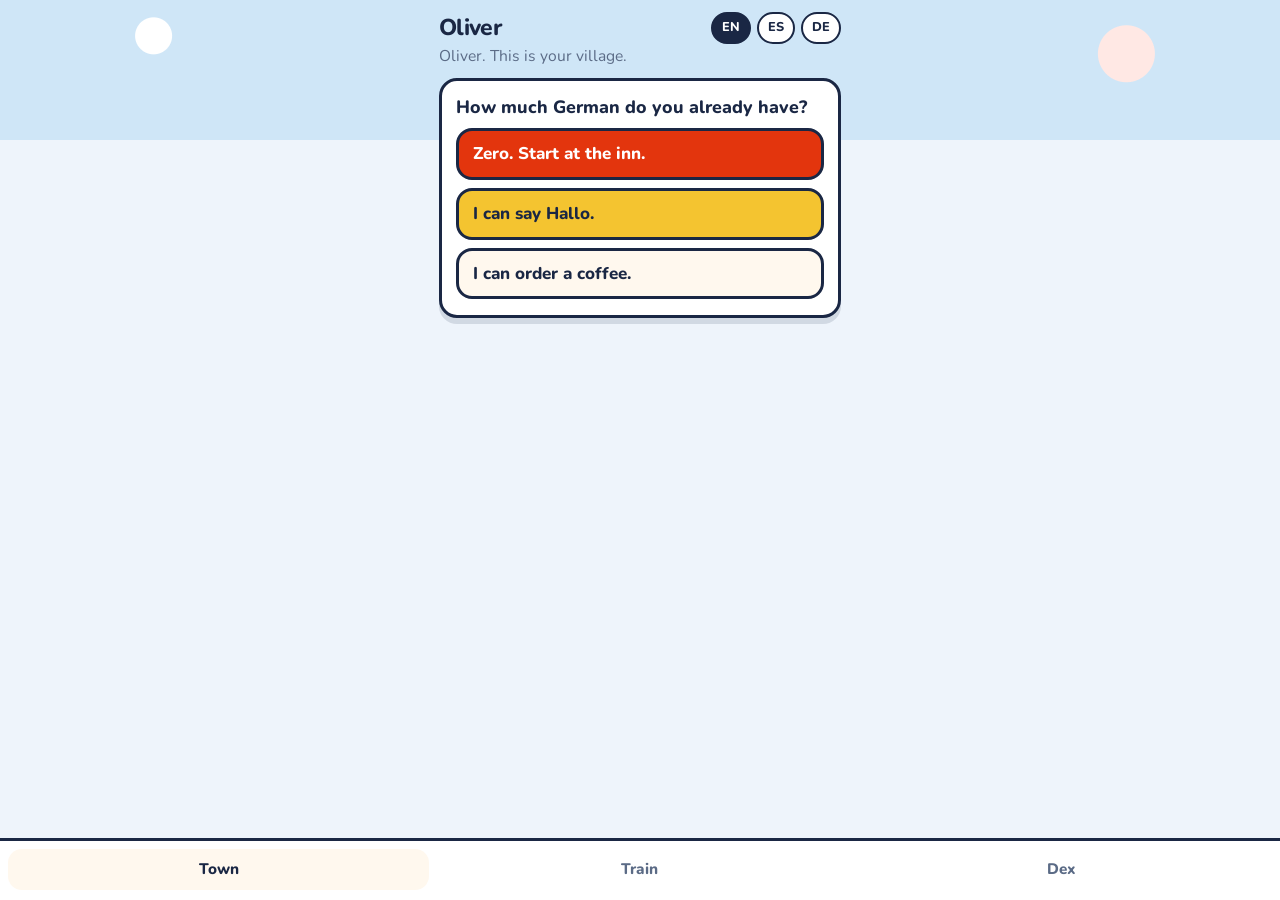
==== sprechen/index.html @ 4500260b "Add personal Sprechen German trainer" ====
<!DOCTYPE html>
<html lang="en">
<head>
<meta charset="utf-8">
<meta name="viewport" content="width=device-width,initial-scale=1,viewport-fit=cover">
<title>Sprechen</title>
<style>
@import url('https://fonts.googleapis.com/css2?family=Nunito:wght@600;700;800&display=swap');
:root{
  --bg:#eef4fb; --ink:#1a2744; --muted:#5b6b86; --card:#fff;
  --line:#1a2744; --red:#e3350d; --cream:#fff8ee; --hp:#3cbc3c;
  --gold:#f4c430; --ok:#2f9e44; --bad:#d9443a; --sky:#cfe6f7;
}
*{box-sizing:border-box}
html,body{margin:0;min-height:100%;background:var(--bg);color:var(--ink);
  font-family:Nunito,system-ui,sans-serif; font-size:17px; line-height:1.4}
body{
  background:
    radial-gradient(circle at 12% 8%, #fff 0 18px, transparent 19px),
    radial-gradient(circle at 88% 12%, #ffe8e4 0 28px, transparent 29px),
    linear-gradient(180deg, var(--sky) 0 140px, var(--bg) 140px);
}
button,input{font:inherit;color:inherit} button{cursor:pointer}
.wrap{max-width:430px;margin:0 auto;padding:12px 14px 120px}
header.top{display:flex;justify-content:space-between;align-items:flex-start;gap:10px;margin-bottom:10px}
.mark{display:flex;gap:10px;align-items:center}
.ball{width:36px;height:36px;border-radius:50%;background:linear-gradient(#e3350d 0 50%, #fff 50%);
  border:3px solid var(--ink); position:relative; flex:0 0 auto}
.ball::after{content:"";position:absolute;left:50%;top:50%;width:10px;height:10px;margin:-5px 0 0 -5px;
  background:#fff;border:3px solid var(--ink);border-radius:50%}
.brand b{display:block;font-size:1.35rem;font-weight:800;letter-spacing:-.03em}
.brand small{color:var(--muted);font-size:.92rem}
.langs{display:flex;flex-wrap:wrap;gap:6px;justify-content:flex-end;max-width:160px}
.langs button{border:2px solid var(--ink);background:#fff;border-radius:999px;padding:5px 9px;font-size:.75rem;font-weight:800;min-height:32px}
.langs button.on{background:var(--ink);color:#fff}
.langs button.off{display:none}
.card,.stat,.unit,.step,.choice,.chip,.speak,.search,.face,.explain{
  background:#fff; border:3px solid var(--ink); border-radius:18px;
}
.card{padding:14px 14px 16px; margin:10px 0; box-shadow: 0 6px 0 #1a274422}
.hud{display:grid;grid-template-columns:1fr 1fr;gap:8px}
.stat{padding:10px 12px}
.stat b{display:block;font-size:1.05rem;font-weight:800}
h2,h3{margin:0 0 8px;font-size:1.05rem;font-weight:800}
.lede{color:var(--muted);margin:0 0 10px}
.rowbtns{display:flex;flex-direction:column;gap:8px}
.btn{border:3px solid var(--ink); border-radius:16px; padding:11px 14px; min-height:46px; font-weight:800; background:#fff; text-align:left}
.btn.primary{background:var(--red); color:#fff}
.btn.accent{background:var(--gold); color:var(--ink)}
.btn.ghost{background:var(--cream)}
.btn.ok{background:var(--ok);color:#fff}
.btn.bad{background:var(--bad);color:#fff}
.btn:active{transform:translateY(2px)}
.xpbar,.progress,.bar i{height:12px;background:#d5e0ee;border:2px solid var(--ink);border-radius:99px;overflow:hidden;padding:0}
.xpbar>i,.progress>i,.bar i b{display:block;height:100%;width:0;background:var(--hp);border-radius:99px}
.progress{margin:8px 0 12px;border:2px solid var(--ink);height:14px}
.bars{display:grid;gap:6px;margin:10px 0}
.bar{display:grid;grid-template-columns:52px 1fr 40px;gap:6px;align-items:center;font-size:.85rem;font-weight:800}
.lvl{display:inline-block;padding:2px 8px;border-radius:999px;font-size:.72rem;font-weight:800;border:2px solid var(--ink);background:var(--cream)}
.A11{background:#d7e8ff} .A12{background:#ffe1c8} .A2{background:#d8f3d4} .A2p{background:#fff0b8}
.world,.overworld{display:flex;flex-direction:column;gap:8px;margin-top:8px}
.node,.unit{display:grid;grid-template-columns:44px 1fr auto;gap:10px;align-items:center;padding:10px 12px;text-align:left;width:100%;margin:0}
.n{width:36px;height:36px;border-radius:50%;display:grid;place-items:center;font-weight:800;background:var(--cream);border:2px solid var(--ink)}
.de{font-weight:800;font-size:1.35rem;line-height:1.3;color:var(--ink)}
.eshint{color:var(--muted);font-size:.92rem;margin-top:6px}
.qmeta{display:flex;justify-content:space-between;align-items:center;gap:8px;font-size:.88rem;font-weight:700;margin-bottom:6px}
.choices{display:flex;flex-direction:column;gap:8px;margin-top:10px}
.bank{display:flex;flex-wrap:wrap;gap:8px;margin-top:10px}
.choice,.chip{padding:12px;text-align:left;min-height:48px;font-weight:800}
.choice.on{background:var(--cream); box-shadow:inset 0 0 0 3px var(--red)}
.choice.good{background:#d8f3d4}
.choice.nope{background:#ffd4d0}
.build{min-height:58px;padding:10px;display:flex;flex-wrap:wrap;gap:6px;background:var(--cream);border:3px dashed var(--ink);border-radius:16px;margin-top:8px}
.speak{width:46px;height:46px;border-radius:50%}
.explain{margin-top:10px;padding:12px;line-height:1.45}
.nav{
  position:fixed;bottom:0;left:0;right:0;z-index:5;
  background:#fff; border-top:3px solid var(--ink);
  display:grid;grid-template-columns:repeat(3,1fr);
  padding:8px 8px calc(10px + env(safe-area-inset-bottom));
}
.nav button{border:0;background:transparent;color:var(--muted);font-weight:800;font-size:.9rem;padding:10px 4px;border-radius:14px}
.nav button.on{color:var(--ink); background:var(--cream)}
.flip{min-height:180px;margin:8px 0 12px}
.flip .inner{position:relative;min-height:180px}
.face{min-height:180px;padding:16px;display:flex;flex-direction:column;justify-content:center}
.flip .face.back{display:none}
.flip.on .face{display:none}
.flip.on .face.back{display:flex; transform:none; background:var(--ink); color:#fff}
.back .de{color:#fff}
.steps{display:flex;flex-direction:column;gap:8px}
.step{display:grid;grid-template-columns:40px 1fr;gap:10px;padding:12px;text-align:left}
.step .n{background:var(--ink);color:#fff}
.search{width:100%;padding:12px;margin-bottom:8px}
.item{padding:12px 0;border-bottom:2px solid #dbe4f0}
.tenses{display:grid;gap:4px;margin-top:8px}
.tenses b{color:var(--red);font-size:.72rem;letter-spacing:.06em;text-transform:uppercase}
.badges{display:flex;flex-wrap:wrap;gap:6px;margin:8px 0}
.badge{width:28px;height:28px;border-radius:50%;border:3px solid var(--ink);background:#dbe4f0}
.badge.on{background:var(--gold)}
.skyline,.hero-bob,.pix{display:none}
.lv{font-weight:800}
@media (prefers-reduced-motion:reduce){.btn{transition:none}}

</style>
</head>
<body>
<div class="wrap" id="app"></div>
<nav class="nav" id="nav"></nav>
<script>
const DATA = {"units":[["El motor","sein, haben, werden, modales. Sin esto no hay frase."],["Hacer y mover","Lo que haces con el cuerpo y con otras personas."],["Cabeza y sitio","Pensar, conocer, quedarte, estar."],["El día","Comer, dormir, trabajar, ir, necesitar."],["Info","Oír, entender, leer, escribir, esperar."],["Hablar de verdad","Llamar, contar, decidir, olvidar, lograr."],["Sentir","Lo que dices cuando la conversación baja de velocidad."],["Debate","Acuerdo, rechazo, expectativa, qué pasó."],["Partículas","an-, auf-, mit-, aus-. El alemán oral vive aquí."],["Cerrar el día","Pagar, pedir, llegar, perder, mudarse."]],"verbs":[{"u":0,"inf":"sein","es":"ser / estar","aux":"sein","part":"gewesen","pk":"pret","ich":"bin","du":"bist","er":"ist","wir":"sind","pret":"war","sep":"","refl":false,"now":["Ich bin müde.","Estoy cansado."],"past":["Ich war gestern müde.","Ayer estaba cansado."],"fut":["Morgen bin ich frei.","Mañana estoy libre."]},{"u":0,"inf":"haben","es":"tener","aux":"haben","part":"gehabt","pk":"pret","ich":"habe","du":"hast","er":"hat","wir":"haben","pret":"hatte","sep":"","refl":false,"now":["Ich habe Zeit.","Tengo tiempo."],"past":["Ich hatte keine Zeit.","No tenía tiempo."],"fut":["Morgen habe ich Zeit.","Mañana tengo tiempo."]},{"u":0,"inf":"werden","es":"llegar a ser / aux. futuro","aux":"sein","part":"geworden","pk":"pret","ich":"werde","du":"wirst","er":"wird","wir":"werden","pret":"wurde","sep":"","refl":false,"now":["Es wird kalt.","Se está poniendo frío."],"past":["Es wurde kalt.","Se puso frío."],"fut":["Ich werde Arzt.","Voy a ser médico."]},{"u":0,"inf":"können","es":"poder","aux":"haben","part":"gekonnt","pk":"pret","ich":"kann","du":"kannst","er":"kann","wir":"können","pret":"konnte","sep":"","refl":false,"now":["Ich kann das machen.","Puedo hacer eso."],"past":["Ich konnte gestern nicht kommen.","Ayer no pude venir."],"fut":["Ich werde das können.","Voy a poder hacerlo."]},{"u":0,"inf":"müssen","es":"tener que","aux":"haben","part":"gemusst","pk":"pret","ich":"muss","du":"musst","er":"muss","wir":"müssen","pret":"musste","sep":"","refl":false,"now":["Ich muss arbeiten.","Tengo que trabajar."],"past":["Ich musste warten.","Tuve que esperar."],"fut":["Morgen muss ich früh aufstehen.","Mañana tengo que levantarme temprano."]},{"u":0,"inf":"wollen","es":"querer","aux":"haben","part":"gewollt","pk":"pret","ich":"will","du":"willst","er":"will","wir":"wollen","pret":"wollte","sep":"","refl":false,"now":["Ich will Kaffee.","Quiero café."],"past":["Ich wollte dich anrufen.","Quería llamarte."],"fut":["Ich will nächste Woche kommen.","Quiero venir la semana que viene."]},{"u":0,"inf":"sollen","es":"deber (se espera)","aux":"haben","part":"gesollt","pk":"pret","ich":"soll","du":"sollst","er":"soll","wir":"sollen","pret":"sollte","sep":"","refl":false,"now":["Du sollst das lesen.","Se supone que debes leer eso."],"past":["Ich sollte um acht da sein.","Se suponía que yo estaba a las ocho."],"fut":["Ich soll morgen anrufen.","Debo llamar mañana."]},{"u":0,"inf":"dürfen","es":"tener permiso / poder","aux":"haben","part":"gedurft","pk":"pret","ich":"darf","du":"darfst","er":"darf","wir":"dürfen","pret":"durfte","sep":"","refl":false,"now":["Darf ich fragen?","¿Puedo preguntar?"],"past":["Ich durfte nicht bleiben.","No me dejaron quedarme."],"fut":["Du darfst morgen kommen.","Puedes venir mañana."]},{"u":0,"inf":"mögen","es":"gustar","aux":"haben","part":"gemocht","pk":"pret","ich":"mag","du":"magst","er":"mag","wir":"mögen","pret":"mochte","sep":"","refl":false,"now":["Ich mag dich.","Me gustas."],"past":["Ich mochte den Film.","Me gustó la película."],"fut":["Du wirst das mögen.","Te va a gustar."]},{"u":0,"inf":"wissen","es":"saber (un hecho)","aux":"haben","part":"gewusst","pk":"pret","ich":"weiß","du":"weißt","er":"weiß","wir":"wissen","pret":"wusste","sep":"","refl":false,"now":["Ich weiß das nicht.","No lo sé."],"past":["Ich wusste das nicht.","No lo sabía."],"fut":["Dann wirst du es wissen.","Entonces lo sabrás."]},{"u":1,"inf":"machen","es":"hacer","aux":"haben","part":"gemacht","pk":"perf","ich":"mache","du":"machst","er":"macht","wir":"machen","pret":"","sep":"","refl":false,"now":["Ich mache Kaffee.","Hago café."],"past":["Ich habe Kaffee gemacht.","Hice café."],"fut":["Ich mache später Kaffee.","Luego hago café."]},{"u":1,"inf":"sagen","es":"decir","aux":"haben","part":"gesagt","pk":"perf","ich":"sage","du":"sagst","er":"sagt","wir":"sagen","pret":"","sep":"","refl":false,"now":["Ich sage die Wahrheit.","Digo la verdad."],"past":["Ich habe nichts gesagt.","No dije nada."],"fut":["Ich sage es ihm morgen.","Se lo digo mañana."]},{"u":1,"inf":"gehen","es":"ir (a pie)","aux":"sein","part":"gegangen","pk":"perf","ich":"gehe","du":"gehst","er":"geht","wir":"gehen","pret":"","sep":"","refl":false,"now":["Ich gehe nach Hause.","Voy a casa."],"past":["Ich bin nach Hause gegangen.","Me fui a casa."],"fut":["Morgen gehe ich ins Büro.","Mañana voy a la oficina."]},{"u":1,"inf":"kommen","es":"venir","aux":"sein","part":"gekommen","pk":"perf","ich":"komme","du":"kommst","er":"kommt","wir":"kommen","pret":"","sep":"","refl":false,"now":["Ich komme gleich.","Vengo ahora mismo."],"past":["Ich bin zu spät gekommen.","Llegué tarde."],"fut":["Ich komme morgen um zehn.","Vengo mañana a las diez."]},{"u":1,"inf":"geben","es":"dar","aux":"haben","part":"gegeben","pk":"perf","ich":"gebe","du":"gibst","er":"gibt","wir":"geben","pret":"","sep":"","refl":false,"now":["Gib mir bitte das.","Dame eso, por favor."],"past":["Sie hat mir Zeit gegeben.","Me dio tiempo."],"fut":["Ich gebe dir Bescheid.","Te aviso."]},{"u":1,"inf":"sehen","es":"ver","aux":"haben","part":"gesehen","pk":"perf","ich":"sehe","du":"siehst","er":"sieht","wir":"sehen","pret":"","sep":"","refl":false,"now":["Ich sehe das Problem.","Veo el problema."],"past":["Ich habe ihn gestern gesehen.","Lo vi ayer."],"fut":["Wir sehen uns morgen.","Nos vemos mañana."]},{"u":1,"inf":"nehmen","es":"tomar / coger","aux":"haben","part":"genommen","pk":"perf","ich":"nehme","du":"nimmst","er":"nimmt","wir":"nehmen","pret":"","sep":"","refl":false,"now":["Ich nehme den Bus.","Cojo el bus."],"past":["Ich habe das Auto genommen.","Cogí el coche."],"fut":["Ich nehme morgen den Zug.","Mañana cojo el tren."]},{"u":1,"inf":"lassen","es":"dejar / hacer que","aux":"haben","part":"gelassen","pk":"perf","ich":"lasse","du":"lässt","er":"lässt","wir":"lassen","pret":"","sep":"","refl":false,"now":["Lass mich in Ruhe.","Déjame en paz."],"past":["Ich habe das Fenster offen gelassen.","Dejé la ventana abierta."],"fut":["Ich lasse dir eine Nachricht.","Te dejo un mensaje."]},{"u":1,"inf":"finden","es":"encontrar / parecer","aux":"haben","part":"gefunden","pk":"perf","ich":"finde","du":"findest","er":"findet","wir":"finden","pret":"","sep":"","refl":false,"now":["Ich finde das gut.","Me parece bien."],"past":["Ich habe den Schlüssel gefunden.","Encontré la llave."],"fut":["Du wirst eine Lösung finden.","Vas a encontrar una solución."]},{"u":1,"inf":"tun","es":"hacer (neutro)","aux":"haben","part":"getan","pk":"perf","ich":"tue","du":"tust","er":"tut","wir":"tun","pret":"","sep":"","refl":false,"now":["Was tust du da?","¿Qué haces ahí?"],"past":["Ich habe nichts getan.","No hice nada."],"fut":["Was wirst du tun?","¿Qué vas a hacer?"]},{"u":2,"inf":"sprechen","es":"hablar","aux":"haben","part":"gesprochen","pk":"perf","ich":"spreche","du":"sprichst","er":"spricht","wir":"sprechen","pret":"","sep":"","refl":false,"now":["Ich spreche ein bisschen Deutsch.","Hablo un poco de alemán."],"past":["Wir haben lange gesprochen.","Hablamos largo rato."],"fut":["Morgen sprechen wir darüber.","Mañana hablamos de eso."]},{"u":2,"inf":"fragen","es":"preguntar","aux":"haben","part":"gefragt","pk":"perf","ich":"frage","du":"fragst","er":"fragt","wir":"fragen","pret":"","sep":"","refl":false,"now":["Darf ich dich etwas fragen?","¿Puedo preguntarte algo?"],"past":["Ich habe sie gefragt.","Le pregunté."],"fut":["Ich frage ihn morgen.","Le pregunto mañana."]},{"u":2,"inf":"denken","es":"pensar","aux":"haben","part":"gedacht","pk":"perf","ich":"denke","du":"denkst","er":"denkt","wir":"denken","pret":"","sep":"","refl":false,"now":["Ich denke oft an dich.","Pienso mucho en ti."],"past":["Ich habe an uns gedacht.","Pensé en nosotros."],"fut":["Denk an mich.","Piensa en mí."]},{"u":2,"inf":"glauben","es":"creer","aux":"haben","part":"geglaubt","pk":"perf","ich":"glaube","du":"glaubst","er":"glaubt","wir":"glauben","pret":"","sep":"","refl":false,"now":["Ich glaube dir.","Te creo."],"past":["Ich habe das nicht geglaubt.","No me lo creí."],"fut":["Du wirst es noch glauben.","Ya te lo vas a creer."]},{"u":2,"inf":"meinen","es":"opinar / querer decir","aux":"haben","part":"gemeint","pk":"perf","ich":"meine","du":"meinst","er":"meint","wir":"meinen","pret":"","sep":"","refl":false,"now":["Was meinst du?","¿Tú qué opinas?"],"past":["Ich habe das nicht so gemeint.","No lo dije así."],"fut":["Sag mir, was du wirklich meinst.","Dime lo que de verdad opinas."]},{"u":2,"inf":"kennen","es":"conocer (persona/sitio)","aux":"haben","part":"gekannt","pk":"perf","ich":"kenne","du":"kennst","er":"kennt","wir":"kennen","pret":"","sep":"","refl":false,"now":["Ich kenne ihn gut.","Lo conozco bien."],"past":["Ich habe sie früher gekannt.","La conocí antes."],"fut":["Dann wirst du die Stadt kennen.","Entonces vas a conocer la ciudad."]},{"u":2,"inf":"heißen","es":"llamarse","aux":"haben","part":"geheißen","pk":"perf","ich":"heiße","du":"heißt","er":"heißt","wir":"heißen","pret":"","sep":"","refl":false,"now":["Ich heiße Oliver.","Me llamo Oliver."],"past":["Wie hat das geheißen?","¿Cómo se llamaba eso?"],"fut":["Wie wird das Kind heißen?","¿Cómo se va a llamar el niño?"]},{"u":2,"inf":"bleiben","es":"quedarse","aux":"sein","part":"geblieben","pk":"perf","ich":"bleibe","du":"bleibst","er":"bleibt","wir":"bleiben","pret":"","sep":"","refl":false,"now":["Ich bleibe hier.","Me quedo aquí."],"past":["Ich bin zu Hause geblieben.","Me quedé en casa."],"fut":["Ich bleibe bis Sonntag.","Me quedo hasta el domingo."]},{"u":2,"inf":"stehen","es":"estar de pie / poner","aux":"haben","part":"gestanden","pk":"perf","ich":"stehe","du":"stehst","er":"steht","wir":"stehen","pret":"","sep":"","refl":false,"now":["Ich stehe vor der Tür.","Estoy de pie frente a la puerta."],"past":["Das Auto hat dort gestanden.","El coche estaba ahí."],"fut":["Morgen stehe ich dort.","Mañana estoy ahí de pie."]},{"u":2,"inf":"liegen","es":"estar tumbado / quedar","aux":"haben","part":"gelegen","pk":"perf","ich":"liege","du":"liegst","er":"liegt","wir":"liegen","pret":"","sep":"","refl":false,"now":["Das Handy liegt auf dem Tisch.","El móvil está en la mesa."],"past":["Ich habe lange im Bett gelegen.","Estuve mucho rato en la cama."],"fut":["Der Schlüssel wird dort liegen.","La llave estará ahí."]},{"u":3,"inf":"essen","es":"comer","aux":"haben","part":"gegessen","pk":"perf","ich":"esse","du":"isst","er":"isst","wir":"essen","pret":"","sep":"","refl":false,"now":["Ich esse gerade.","Estoy comiendo."],"past":["Ich habe Pizza gegessen.","Comí pizza."],"fut":["Wir essen später zusammen.","Comemos luego juntos."]},{"u":3,"inf":"trinken","es":"beber","aux":"haben","part":"getrunken","pk":"perf","ich":"trinke","du":"trinkst","er":"trinkt","wir":"trinken","pret":"","sep":"","refl":false,"now":["Ich trinke Wasser.","Bebo agua."],"past":["Wir haben Wein getrunken.","Bebimos vino."],"fut":["Ich trinke später einen Kaffee.","Luego me tomo un café."]},{"u":3,"inf":"schlafen","es":"dormir","aux":"haben","part":"geschlafen","pk":"perf","ich":"schlafe","du":"schläfst","er":"schläft","wir":"schlafen","pret":"","sep":"","refl":false,"now":["Ich schlafe schlecht.","Duermo mal."],"past":["Ich habe nur fünf Stunden geschlafen.","Dormí solo cinco horas."],"fut":["Heute schlafe ich früh.","Hoy me duermo temprano."]},{"u":3,"inf":"wohnen","es":"vivir (reside)","aux":"haben","part":"gewohnt","pk":"perf","ich":"wohne","du":"wohnst","er":"wohnt","wir":"wohnen","pret":"","sep":"","refl":false,"now":["Ich wohne in Berlin.","Vivo en Berlín."],"past":["Ich habe in Madrid gewohnt.","Viví en Madrid."],"fut":["Nächstes Jahr wohne ich allein.","El año que viene vivo solo."]},{"u":3,"inf":"arbeiten","es":"trabajar","aux":"haben","part":"gearbeitet","pk":"perf","ich":"arbeite","du":"arbeitest","er":"arbeitet","wir":"arbeiten","pret":"","sep":"","refl":false,"now":["Ich arbeite von zu Hause.","Trabajo desde casa."],"past":["Ich habe den ganzen Tag gearbeitet.","Trabajé todo el día."],"fut":["Morgen arbeite ich nicht.","Mañana no trabajo."]},{"u":3,"inf":"leben","es":"vivir (la vida)","aux":"haben","part":"gelebt","pk":"perf","ich":"lebe","du":"lebst","er":"lebt","wir":"leben","pret":"","sep":"","refl":false,"now":["Ich lebe gern hier.","Me gusta vivir aquí."],"past":["Er hat lange in Deutschland gelebt.","Vivió mucho tiempo en Alemania."],"fut":["Wir werden in Frieden leben.","Vamos a vivir en paz."]},{"u":3,"inf":"fahren","es":"ir (vehículo)","aux":"sein","part":"gefahren","pk":"perf","ich":"fahre","du":"fährst","er":"fährt","wir":"fahren","pret":"","sep":"","refl":false,"now":["Ich fahre zur Arbeit.","Voy al trabajo (en vehículo)."],"past":["Ich bin nach Hamburg gefahren.","Fui a Hamburgo."],"fut":["Wir fahren am Wochenende weg.","El fin de semana nos vamos."]},{"u":3,"inf":"kaufen","es":"comprar","aux":"haben","part":"gekauft","pk":"perf","ich":"kaufe","du":"kaufst","er":"kauft","wir":"kaufen","pret":"","sep":"","refl":false,"now":["Ich kaufe Brot.","Compro pan."],"past":["Ich habe ein Ticket gekauft.","Compré un billete."],"fut":["Ich kaufe das morgen.","Eso lo compro mañana."]},{"u":3,"inf":"brauchen","es":"necesitar","aux":"haben","part":"gebraucht","pk":"perf","ich":"brauche","du":"brauchst","er":"braucht","wir":"brauchen","pret":"","sep":"","refl":false,"now":["Ich brauche Hilfe.","Necesito ayuda."],"past":["Ich habe mehr Zeit gebraucht.","Necesité más tiempo."],"fut":["Du wirst das brauchen.","Lo vas a necesitar."]},{"u":3,"inf":"helfen","es":"ayudar","aux":"haben","part":"geholfen","pk":"perf","ich":"helfe","du":"hilfst","er":"hilft","wir":"helfen","pret":"","sep":"","refl":false,"now":["Kannst du mir helfen?","¿Me puedes ayudar?"],"past":["Sie hat mir geholfen.","Me ayudó."],"fut":["Ich helfe dir später.","Te ayudo luego."]},{"u":4,"inf":"hören","es":"oír / escuchar","aux":"haben","part":"gehört","pk":"perf","ich":"höre","du":"hörst","er":"hört","wir":"hören","pret":"","sep":"","refl":false,"now":["Ich höre dich nicht.","No te oigo."],"past":["Hast du das gehört?","¿Oíste eso?"],"fut":["Wir hören uns morgen.","Hablamos mañana."]},{"u":4,"inf":"verstehen","es":"entender","aux":"haben","part":"verstanden","pk":"perf","ich":"verstehe","du":"verstehst","er":"versteht","wir":"verstehen","pret":"","sep":"","refl":false,"now":["Ich verstehe dich.","Te entiendo."],"past":["Ich habe nichts verstanden.","No entendí nada."],"fut":["Dann wirst du es verstehen.","Entonces lo vas a entender."]},{"u":4,"inf":"lernen","es":"aprender","aux":"haben","part":"gelernt","pk":"perf","ich":"lerne","du":"lernst","er":"lernt","wir":"lernen","pret":"","sep":"","refl":false,"now":["Ich lerne Deutsch.","Aprendo alemán."],"past":["Ich habe drei Verben gelernt.","Aprendí tres verbos."],"fut":["Ich lerne jeden Tag.","Aprendo todos los días."]},{"u":4,"inf":"lesen","es":"leer","aux":"haben","part":"gelesen","pk":"perf","ich":"lese","du":"liest","er":"liest","wir":"lesen","pret":"","sep":"","refl":false,"now":["Ich lese eine Nachricht.","Leo un mensaje."],"past":["Ich habe den Text gelesen.","Leí el texto."],"fut":["Ich lese das später.","Eso lo leo luego."]},{"u":4,"inf":"schreiben","es":"escribir","aux":"haben","part":"geschrieben","pk":"perf","ich":"schreibe","du":"schreibst","er":"schreibt","wir":"schreiben","pret":"","sep":"","refl":false,"now":["Ich schreibe dir.","Te escribo."],"past":["Ich habe ihr geschrieben.","Le escribí."],"fut":["Ich schreibe das morgen.","Lo escribo mañana."]},{"u":4,"inf":"spielen","es":"jugar / tocar","aux":"haben","part":"gespielt","pk":"perf","ich":"spiele","du":"spielst","er":"spielt","wir":"spielen","pret":"","sep":"","refl":false,"now":["Die Kinder spielen draußen.","Los niños juegan fuera."],"past":["Wir haben Fußball gespielt.","Jugamos al fútbol."],"fut":["Heute Abend spiele ich Gitarre.","Esta noche toco la guitarra."]},{"u":4,"inf":"warten","es":"esperar","aux":"haben","part":"gewartet","pk":"perf","ich":"warte","du":"wartest","er":"wartet","wir":"warten","pret":"","sep":"","refl":false,"now":["Warte kurz.","Espera un segundo."],"past":["Ich habe zehn Minuten gewartet.","Esperé diez minutos."],"fut":["Ich warte vor dem Café.","Espero delante del café."]},{"u":4,"inf":"suchen","es":"buscar","aux":"haben","part":"gesucht","pk":"perf","ich":"suche","du":"suchst","er":"sucht","wir":"suchen","pret":"","sep":"","refl":false,"now":["Ich suche meine Brille.","Busco mis gafas."],"past":["Ich habe lange gesucht.","Busqué mucho rato."],"fut":["Wir werden eine Wohnung suchen.","Vamos a buscar un piso."]},{"u":4,"inf":"bringen","es":"traer / llevar","aux":"haben","part":"gebracht","pk":"perf","ich":"bringe","du":"bringst","er":"bringt","wir":"bringen","pret":"","sep":"","refl":false,"now":["Bringst du Wein mit?","¿Traes vino?"],"past":["Ich habe dir Kaffee gebracht.","Te traje café."],"fut":["Ich bringe das morgen mit.","Lo traigo mañana."]},{"u":4,"inf":"zeigen","es":"mostrar","aux":"haben","part":"gezeigt","pk":"perf","ich":"zeige","du":"zeigst","er":"zeigt","wir":"zeigen","pret":"","sep":"","refl":false,"now":["Zeig mal.","Enséñame."],"past":["Sie hat mir den Weg gezeigt.","Me mostró el camino."],"fut":["Ich zeige es dir später.","Te lo enseño luego."]},{"u":5,"inf":"treffen","es":"encontrar / verse","aux":"haben","part":"getroffen","pk":"perf","ich":"treffe","du":"triffst","er":"trifft","wir":"treffen","pret":"","sep":"","refl":false,"now":["Wir treffen uns um acht.","Nos vemos a las ocho."],"past":["Ich habe sie in der Stadt getroffen.","Me la encontré en la ciudad."],"fut":["Treffen wir uns morgen?","¿Nos vemos mañana?"]},{"u":5,"inf":"anrufen","es":"llamar (teléfono)","aux":"haben","part":"angerufen","pk":"perf","ich":"rufe an","du":"rufst an","er":"ruft an","wir":"rufen an","pret":"","sep":"an","refl":false,"now":["Ich rufe dich später an.","Te llamo luego."],"past":["Ich habe dich gestern angerufen.","Te llamé ayer."],"fut":["Ruf mich morgen an.","Llámame mañana."]},{"u":5,"inf":"erzählen","es":"contar","aux":"haben","part":"erzählt","pk":"perf","ich":"erzähle","du":"erzählst","er":"erzählt","wir":"erzählen","pret":"","sep":"","refl":false,"now":["Erzähl mal.","Cuenta."],"past":["Er hat alles erzählt.","Lo contó todo."],"fut":["Ich erzähle es dir später.","Te lo cuento luego."]},{"u":5,"inf":"erklären","es":"explicar","aux":"haben","part":"erklärt","pk":"perf","ich":"erkläre","du":"erklärst","er":"erklärt","wir":"erklären","pret":"","sep":"","refl":false,"now":["Kannst du das erklären?","¿Puedes explicar eso?"],"past":["Sie hat es mir erklärt.","Me lo explicó."],"fut":["Ich erkläre es nochmal.","Lo explico otra vez."]},{"u":5,"inf":"versuchen","es":"intentar","aux":"haben","part":"versucht","pk":"perf","ich":"versuche","du":"versuchst","er":"versucht","wir":"versuchen","pret":"","sep":"","refl":false,"now":["Ich versuche es.","Lo intento."],"past":["Ich habe es versucht.","Lo intenté."],"fut":["Versuch es morgen nochmal.","Inténtalo otra vez mañana."]},{"u":5,"inf":"schaffen","es":"lograr / poder con","aux":"haben","part":"geschafft","pk":"perf","ich":"schaffe","du":"schaffst","er":"schafft","wir":"schaffen","pret":"","sep":"","refl":false,"now":["Ich schaffe das.","Puedo con esto."],"past":["Wir haben es geschafft.","Lo logramos."],"fut":["Du wirst das schaffen.","Vas a poder."]},{"u":5,"inf":"entscheiden","es":"decidir","aux":"haben","part":"entschieden","pk":"perf","ich":"entscheide mich","du":"entscheidest dich","er":"entscheidet sich","wir":"entscheiden uns","pret":"","sep":"","refl":true,"now":["Ich entscheide mich jetzt.","Me decido ahora."],"past":["Ich habe mich noch nicht entschieden.","Aún no me he decidido."],"fut":["Wir entscheiden das morgen.","Eso lo decidimos mañana."]},{"u":5,"inf":"erinnern","es":"acordarse","aux":"haben","part":"erinnert","pk":"perf","ich":"erinnere mich","du":"erinnerst dich","er":"erinnert sich","wir":"erinnern uns","pret":"","sep":"","refl":true,"now":["Ich erinnere mich an dich.","Me acuerdo de ti."],"past":["Hast du dich daran erinnert?","¿Te acordaste de eso?"],"fut":["Ich werde mich daran erinnern.","Me voy a acordar."]},{"u":5,"inf":"vergessen","es":"olvidar","aux":"haben","part":"vergessen","pk":"perf","ich":"vergesse","du":"vergisst","er":"vergisst","wir":"vergessen","pret":"","sep":"","refl":false,"now":["Ich vergesse immer die Namen.","Siempre olvido los nombres."],"past":["Ich habe es vergessen.","Se me olvidó."],"fut":["Vergiss mich nicht.","No me olvides."]},{"u":5,"inf":"merken","es":"notar / darse cuenta","aux":"haben","part":"gemerkt","pk":"perf","ich":"merke","du":"merkst","er":"merkt","wir":"merken","pret":"","sep":"","refl":false,"now":["Ich merke das.","Me doy cuenta."],"past":["Hast du das gemerkt?","¿Te diste cuenta?"],"fut":["Dann wirst du den Unterschied merken.","Entonces vas a notar la diferencia."]},{"u":6,"inf":"fühlen","es":"sentirse","aux":"haben","part":"gefühlt","pk":"perf","ich":"fühle mich","du":"fühlst dich","er":"fühlt sich","wir":"fühlen uns","pret":"","sep":"","refl":true,"now":["Ich fühle mich gut.","Me siento bien."],"past":["Ich habe mich allein gefühlt.","Me sentí solo."],"fut":["Bald wirst du dich besser fühlen.","Pronto te vas a sentir mejor."]},{"u":6,"inf":"hoffen","es":"esperar (deseo)","aux":"haben","part":"gehofft","pk":"perf","ich":"hoffe","du":"hoffst","er":"hofft","wir":"hoffen","pret":"","sep":"","refl":false,"now":["Ich hoffe das.","Eso espero."],"past":["Ich habe auf eine Nachricht gehofft.","Esperaba un mensaje."],"fut":["Hoffentlich klappt das morgen.","Ojalá salga mañana."]},{"u":6,"inf":"wünschen","es":"desear","aux":"haben","part":"gewünscht","pk":"perf","ich":"wünsche","du":"wünschst","er":"wünscht","wir":"wünschen","pret":"","sep":"","refl":false,"now":["Ich wünsche dir alles Gute.","Te deseo lo mejor."],"past":["Ich habe mir das gewünscht.","Eso deseaba."],"fut":["Was wünschst du dir zum Geburtstag?","¿Qué te deseas de cumpleaños?"]},{"u":6,"inf":"lieben","es":"amar","aux":"haben","part":"geliebt","pk":"perf","ich":"liebe","du":"liebst","er":"liebt","wir":"lieben","pret":"","sep":"","refl":false,"now":["Ich liebe das Leben hier.","Amo la vida aquí."],"past":["Ich habe diese Stadt geliebt.","Amé esta ciudad."],"fut":["Du wirst das lieben.","Esto te va a encantar."]},{"u":6,"inf":"vermissen","es":"echar de menos","aux":"haben","part":"vermisst","pk":"perf","ich":"vermisse","du":"vermisst","er":"vermisst","wir":"vermissen","pret":"","sep":"","refl":false,"now":["Ich vermisse dich.","Te echo de menos."],"past":["Ich habe euch sehr vermisst.","Os eché mucho de menos."],"fut":["Ich werde das vermissen.","Lo voy a echar de menos."]},{"u":6,"inf":"vertrauen","es":"confiar","aux":"haben","part":"vertraut","pk":"perf","ich":"vertraue","du":"vertraust","er":"vertraut","wir":"vertrauen","pret":"","sep":"","refl":false,"now":["Ich vertraue dir.","Confío en ti."],"past":["Ich habe ihm vertraut.","Confié en él."],"fut":["Du kannst mir vertrauen.","Puedes confiar en mí."]},{"u":6,"inf":"interessieren","es":"interesarse","aux":"haben","part":"interessiert","pk":"perf","ich":"interessiere mich","du":"interessierst dich","er":"interessiert sich","wir":"interessieren uns","pret":"","sep":"","refl":true,"now":["Ich interessiere mich für Sprachen.","Me interesan los idiomas."],"past":["Hat dich das interessiert?","¿Te interesó?"],"fut":["Das wird dich interessieren.","Esto te va a interesar."]},{"u":6,"inf":"gehören","es":"pertenecer","aux":"haben","part":"gehört","pk":"perf","ich":"gehöre","du":"gehörst","er":"gehört","wir":"gehören","pret":"","sep":"","refl":false,"now":["Das gehört dir.","Esto es tuyo."],"past":["Das Haus hat uns gehört.","La casa era nuestra."],"fut":["Bald gehört dir das.","Pronto será tuyo."]},{"u":6,"inf":"bedeuten","es":"significar","aux":"haben","part":"bedeutet","pk":"perf","ich":"bedeute","du":"bedeutest","er":"bedeutet","wir":"bedeuten","pret":"","sep":"","refl":false,"now":["Was bedeutet das?","¿Qué significa eso?"],"past":["Das hat viel bedeutet.","Eso significó mucho."],"fut":["Das wird alles bedeuten.","Eso lo va a significar todo."]},{"u":6,"inf":"überlegen","es":"pensar / sopesar","aux":"haben","part":"überlegt","pk":"perf","ich":"überlege","du":"überlegst","er":"überlegt","wir":"überlegen","pret":"","sep":"","refl":false,"now":["Ich überlege noch.","Aún lo estoy pensando."],"past":["Ich habe lange überlegt.","Lo pensé mucho."],"fut":["Überleg es dir bis morgen.","Piénsalo hasta mañana."]},{"u":7,"inf":"diskutieren","es":"discutir (debate)","aux":"haben","part":"diskutiert","pk":"perf","ich":"diskutiere","du":"diskutierst","er":"diskutiert","wir":"diskutieren","pret":"","sep":"","refl":false,"now":["Wir diskutieren das gerade.","Lo estamos debatiendo."],"past":["Wir haben stundenlang diskutiert.","Estuvimos horas debatiendo."],"fut":["Lass uns das morgen diskutieren.","Lo debatimos mañana."]},{"u":7,"inf":"vorschlagen","es":"proponer","aux":"haben","part":"vorgeschlagen","pk":"perf","ich":"schlage vor","du":"schlägst vor","er":"schlägt vor","wir":"schlagen vor","pret":"","sep":"vor","refl":false,"now":["Ich schlage vor, dass wir gehen.","Propongo que nos vamos."],"past":["Sie hat einen Kompromiss vorgeschlagen.","Ella propuso un acuerdo."],"fut":["Was schlägst du vor?","¿Qué propones?"]},{"u":7,"inf":"zustimmen","es":"estar de acuerdo","aux":"haben","part":"zugestimmt","pk":"perf","ich":"stimme zu","du":"stimmst zu","er":"stimmt zu","wir":"stimmen zu","pret":"","sep":"zu","refl":false,"now":["Ich stimme dir zu.","Estoy de acuerdo contigo."],"past":["Er hat nicht zugestimmt.","Él no estuvo de acuerdo."],"fut":["Ich werde zustimmen.","Voy a aceptar."]},{"u":7,"inf":"ablehnen","es":"rechazar","aux":"haben","part":"abgelehnt","pk":"perf","ich":"lehne ab","du":"lehnst ab","er":"lehnt ab","wir":"lehnen ab","pret":"","sep":"ab","refl":false,"now":["Ich lehne das ab.","Eso lo rechazo."],"past":["Sie hat das Angebot abgelehnt.","Rechazó la oferta."],"fut":["Ich werde nicht ablehnen.","No voy a rechazar."]},{"u":7,"inf":"vergleichen","es":"comparar","aux":"haben","part":"verglichen","pk":"perf","ich":"vergleiche","du":"vergleichst","er":"vergleicht","wir":"vergleichen","pret":"","sep":"","refl":false,"now":["Vergleich nicht alles.","No compares todo."],"past":["Ich habe die Preise verglichen.","Comparé los precios."],"fut":["Wir vergleichen das später.","Eso lo comparamos luego."]},{"u":7,"inf":"verändern","es":"cambiar","aux":"haben","part":"verändert","pk":"perf","ich":"verändere","du":"veränderst","er":"verändert","wir":"verändern","pret":"","sep":"","refl":false,"now":["Das verändert alles.","Eso lo cambia todo."],"past":["Es hat sich viel verändert.","Ha cambiado mucho."],"fut":["Das wird uns verändern.","Esto nos va a cambiar."]},{"u":7,"inf":"erwarten","es":"esperar (expectativa)","aux":"haben","part":"erwartet","pk":"perf","ich":"erwarte","du":"erwartest","er":"erwartet","wir":"erwarten","pret":"","sep":"","refl":false,"now":["Ich erwarte eine Nachricht.","Espero un mensaje."],"past":["Ich habe das nicht erwartet.","No me lo esperaba."],"fut":["Was erwartest du von mir?","¿Qué esperas de mí?"]},{"u":7,"inf":"passieren","es":"pasar / ocurrir","aux":"sein","part":"passiert","pk":"perf","ich":"passiere","du":"passierst","er":"passiert","wir":"passieren","pret":"","sep":"","refl":false,"now":["Was passiert hier?","¿Qué pasa aquí?"],"past":["Was ist passiert?","¿Qué ha pasado?"],"fut":["Es wird nichts passieren.","No va a pasar nada."]},{"u":7,"inf":"antworten","es":"responder","aux":"haben","part":"geantwortet","pk":"perf","ich":"antworte","du":"antwortest","er":"antwortet","wir":"antworten","pret":"","sep":"","refl":false,"now":["Ich antworte später.","Respondo luego."],"past":["Sie hat nicht geantwortet.","No respondió."],"fut":["Ich antworte dir morgen.","Te respondo mañana."]},{"u":7,"inf":"danken","es":"agradecer","aux":"haben","part":"gedankt","pk":"perf","ich":"danke","du":"dankst","er":"dankt","wir":"danken","pret":"","sep":"","refl":false,"now":["Ich danke dir.","Te doy las gracias."],"past":["Ich habe dir nicht gedankt.","No te agradecí."],"fut":["Ich danke dir morgen persönlich.","Mañana te lo agradezco en persona."]},{"u":8,"inf":"anfangen","es":"empezar","aux":"haben","part":"angefangen","pk":"perf","ich":"fange an","du":"fängst an","er":"fängt an","wir":"fangen an","pret":"","sep":"an","refl":false,"now":["Ich fange jetzt an.","Empiezo ahora."],"past":["Wir haben um acht angefangen.","Empezamos a las ocho."],"fut":["Wann fängst du an?","¿Cuándo empiezas?"]},{"u":8,"inf":"aufhören","es":"dejar de / parar","aux":"haben","part":"aufgehört","pk":"perf","ich":"höre auf","du":"hörst auf","er":"hört auf","wir":"hören auf","pret":"","sep":"auf","refl":false,"now":["Hör bitte auf.","Para, por favor."],"past":["Es hat plötzlich aufgehört.","Paró de golpe."],"fut":["Ich höre um sechs auf.","Paro a las seis."]},{"u":8,"inf":"aufstehen","es":"levantarse","aux":"sein","part":"aufgestanden","pk":"perf","ich":"stehe auf","du":"stehst auf","er":"steht auf","wir":"stehen auf","pret":"","sep":"auf","refl":false,"now":["Morgen stehe ich dort.","Mañana estoy ahí de pie."],"past":["Ich bin zu spät aufgestanden.","Me levanté tarde."],"fut":["Morgen stehe ich früher auf.","Mañana me levanto antes."]},{"u":8,"inf":"ankommen","es":"llegar","aux":"sein","part":"angekommen","pk":"perf","ich":"komme an","du":"kommst an","er":"kommt an","wir":"kommen an","pret":"","sep":"an","refl":false,"now":["Wann kommst du an?","¿Cuándo llegas?"],"past":["Ich bin gerade angekommen.","Acabo de llegar."],"fut":["Der Zug kommt um neun an.","El tren llega a las nueve."]},{"u":8,"inf":"mitkommen","es":"venir con","aux":"sein","part":"mitgekommen","pk":"perf","ich":"komme mit","du":"kommst mit","er":"kommt mit","wir":"kommen mit","pret":"","sep":"mit","refl":false,"now":["Kommst du mit?","¿Te vienes?"],"past":["Sie ist nicht mitgekommen.","Ella no se vino."],"fut":["Ich komme morgen mit.","Mañana me voy con vosotros."]},{"u":8,"inf":"aussehen","es":"parecer / lucir","aux":"haben","part":"ausgesehen","pk":"perf","ich":"sehe aus","du":"siehst aus","er":"sieht aus","wir":"sehen aus","pret":"","sep":"aus","refl":false,"now":["Du siehst müde aus.","Tienes pinta de cansado."],"past":["Das hat gut ausgesehen.","Eso se veía bien."],"fut":["Morgen siehst du besser aus.","Mañana vas a estar mejor."]},{"u":8,"inf":"vorstellen","es":"presentarse / imaginar","aux":"haben","part":"vorgestellt","pk":"perf","ich":"stelle mich vor","du":"stellst dich vor","er":"stellt sich vor","wir":"stellen uns vor","pret":"","sep":"vor","refl":true,"now":["Ich stelle mich vor.","Me presento."],"past":["Er hat sich nicht vorgestellt.","No se presentó."],"fut":["Stell dir das mal vor.","Imagínate eso."]},{"u":8,"inf":"öffnen","es":"abrir","aux":"haben","part":"geöffnet","pk":"perf","ich":"öffne","du":"öffnest","er":"öffnet","wir":"öffnen","pret":"","sep":"","refl":false,"now":["Öffne bitte das Fenster.","Abre la ventana, por favor."],"past":["Ich habe die Tür geöffnet.","Abrí la puerta."],"fut":["Der Laden öffnet um neun.","La tienda abre a las nueve."]},{"u":8,"inf":"schließen","es":"cerrar","aux":"haben","part":"geschlossen","pk":"perf","ich":"schließe","du":"schließt","er":"schließt","wir":"schließen","pret":"","sep":"","refl":false,"now":["Schließ bitte die Tür.","Cierra la puerta, por favor."],"past":["Wir haben um sechs geschlossen.","Cerramos a las seis."],"fut":["Ich schließe das Fenster.","Cierro la ventana."]},{"u":8,"inf":"halten","es":"parar / sostener / considerar","aux":"haben","part":"gehalten","pk":"perf","ich":"halte","du":"hältst","er":"hält","wir":"halten","pret":"","sep":"","refl":false,"now":["Der Bus hält hier.","El bus para aquí."],"past":["Ich habe mein Wort gehalten.","Cumplí mi palabra."],"fut":["Halt mich auf dem Laufenden.","Tenme al tanto."]},{"u":9,"inf":"bekommen","es":"recibir / conseguir","aux":"haben","part":"bekommen","pk":"perf","ich":"bekomme","du":"bekommst","er":"bekommt","wir":"bekommen","pret":"","sep":"","refl":false,"now":["Ich bekomme eine Nachricht.","Me llega un mensaje."],"past":["Hast du mein Mail bekommen?","¿Recibiste mi correo?"],"fut":["Du bekommst das morgen.","Eso lo recibes mañana."]},{"u":9,"inf":"bezahlen","es":"pagar","aux":"haben","part":"bezahlt","pk":"perf","ich":"bezahle","du":"bezahlst","er":"bezahlt","wir":"bezahlen","pret":"","sep":"","refl":false,"now":["Ich bezahle.","Pago yo."],"past":["Ich habe bar bezahlt.","Pagué en efectivo."],"fut":["Wir bezahlen später.","Pagamos luego."]},{"u":9,"inf":"bestellen","es":"pedir / encargar","aux":"haben","part":"bestellt","pk":"perf","ich":"bestelle","du":"bestellst","er":"bestellt","wir":"bestellen","pret":"","sep":"","refl":false,"now":["Ich bestelle einen Kaffee.","Pido un café."],"past":["Hast du schon bestellt?","¿Ya pediste?"],"fut":["Ich bestelle das online.","Eso lo pido online."]},{"u":9,"inf":"gewinnen","es":"ganar","aux":"haben","part":"gewonnen","pk":"perf","ich":"gewinne","du":"gewinnst","er":"gewinnt","wir":"gewinnen","pret":"","sep":"","refl":false,"now":["Wer gewinnt?","¿Quién gana?"],"past":["Wir haben gewonnen.","Ganamos."],"fut":["Das wirst du nicht gewinnen.","Eso no lo vas a ganar."]},{"u":9,"inf":"verlieren","es":"perder","aux":"haben","part":"verloren","pk":"perf","ich":"verliere","du":"verlierst","er":"verliert","wir":"verlieren","pret":"","sep":"","refl":false,"now":["Ich verliere oft den Schlüssel.","A menudo pierdo la llave."],"past":["Ich habe mein Handy verloren.","Perdí el móvil."],"fut":["Du wirst uns nicht verlieren.","No nos vas a perder."]},{"u":9,"inf":"laufen","es":"correr / andar / funcionar","aux":"sein","part":"gelaufen","pk":"perf","ich":"laufe","du":"läufst","er":"läuft","wir":"laufen","pret":"","sep":"","refl":false,"now":["Ich laufe zur U-Bahn.","Corro al metro."],"past":["Ich bin zehn Kilometer gelaufen.","Corrí diez kilómetros."],"fut":["Das wird nicht so laufen.","Eso no va a funcionar así."]},{"u":9,"inf":"sitzen","es":"estar sentado","aux":"haben","part":"gesessen","pk":"perf","ich":"sitze","du":"sitzt","er":"sitzt","wir":"sitzen","pret":"","sep":"","refl":false,"now":["Ich sitze im Café.","Estoy sentado en el café."],"past":["Wir haben stundenlang da gesessen.","Estuvimos horas sentados ahí."],"fut":["Setz dich, wir sitzen zusammen.","Siéntate, nos sentamos juntos."]},{"u":9,"inf":"fallen","es":"caer","aux":"sein","part":"gefallen","pk":"perf","ich":"falle","du":"fällst","er":"fällt","wir":"fallen","pret":"","sep":"","refl":false,"now":["Pass auf, du fällst.","Cuidado, te caes."],"past":["Das Glas ist runtergefallen.","El vaso se cayó."],"fut":["Es wird dir nicht schwerfallen.","No te va a resultar difícil."]},{"u":9,"inf":"ziehen","es":"tirar / mudarse","aux":"sein","part":"gezogen","pk":"perf","ich":"ziehe","du":"ziehst","er":"zieht","wir":"ziehen","pret":"","sep":"","refl":false,"now":["Wir ziehen nach Berlin.","Nos estamos mudando a Berlín."],"past":["Wir sind nach Berlin gezogen.","Nos mudamos a Berlín."],"fut":["Nächstes Jahr ziehen wir um.","El año que viene nos mudamos."]},{"u":9,"inf":"rufen","es":"llamar / gritar","aux":"haben","part":"gerufen","pk":"perf","ich":"rufe","du":"rufst","er":"ruft","wir":"rufen","pret":"","sep":"","refl":false,"now":["Ruf mich, wenn du da bist.","Llámame cuando llegues."],"past":["Ich habe laut gerufen.","Grité fuerte."],"fut":["Ich rufe gleich zurück.","Devuelvo la llamada ahora."]}]};
const EN = {"sein":["to be","I'm tired.","I was tired yesterday.","I'll be free tomorrow."],"haben":["to have","I have time.","I had no time.","I'll have time tomorrow."],"werden":["to become / will","It's getting cold.","It got cold.","I'm going to be a doctor."],"können":["can / to be able to","I can do that.","I couldn't come yesterday.","I'll be able to do it."],"müssen":["must / to have to","I have to work.","I had to wait.","I have to get up early tomorrow."],"wollen":["to want","I want coffee.","I wanted to call you.","I want to come next week."],"sollen":["should / ought to","You're supposed to read that.","I was supposed to be there at eight.","I'm supposed to call tomorrow."],"dürfen":["may / to be allowed","May I ask?","I wasn't allowed to stay.","You may come tomorrow."],"mögen":["to like","I like you.","I liked the film.","You're going to like that."],"wissen":["to know (a fact)","I don't know that.","I didn't know that.","Then you'll know."],"machen":["to do / make","I'm making coffee.","I made coffee.","I'll make coffee later."],"sagen":["to say","I'm telling the truth.","I said nothing.","I'll tell him tomorrow."],"gehen":["to go (on foot)","I'm going home.","I went home.","I'm going to the office tomorrow."],"kommen":["to come","I'm coming right now.","I arrived too late.","I'm coming tomorrow at ten."],"geben":["to give","Please give me that.","She gave me time.","I'll let you know."],"sehen":["to see","I see the problem.","I saw him yesterday.","See you tomorrow."],"nehmen":["to take","I'm taking the bus.","I took the car.","I'm taking the train tomorrow."],"lassen":["to let / leave","Leave me alone.","I left the window open.","I'll leave you a message."],"finden":["to find / think","I think that's good.","I found the key.","You'll find a solution."],"tun":["to do","What are you doing?","I didn't do anything.","What are you going to do?"],"sprechen":["to speak","I speak a little German.","We talked for a long time.","We'll talk about it tomorrow."],"fragen":["to ask","May I ask you something?","I asked her.","I'll ask him tomorrow."],"denken":["to think","I think about you a lot.","I thought about us.","Think of me."],"glauben":["to believe","I believe you.","I didn't believe that.","You'll believe it yet."],"meinen":["to mean / think","What do you think?","I didn't mean it that way.","Tell me what you really think."],"kennen":["to know (a person)","I know him well.","I knew her before.","Then you'll know the city."],"heißen":["to be called","My name is Oliver.","What was that called?","What will the child be called?"],"bleiben":["to stay","I'm staying here.","I stayed at home.","I'm staying until Sunday."],"stehen":["to stand","I'm standing in front of the door.","The car was standing there.","I'll be standing there tomorrow."],"liegen":["to lie / be located","The phone is on the table.","I lay in bed for a long time.","The key will be there."],"essen":["to eat","I'm eating right now.","I ate pizza.","We'll eat together later."],"trinken":["to drink","I'm drinking water.","We drank wine.","I'll have a coffee later."],"schlafen":["to sleep","I sleep badly.","I only slept five hours.","I'm going to bed early today."],"wohnen":["to live (reside)","I live in Berlin.","I lived in Madrid.","I'll live alone next year."],"arbeiten":["to work","I work from home.","I worked all day.","I'm not working tomorrow."],"leben":["to live (life)","I like living here.","He lived in Germany for a long time.","We'll live in peace."],"fahren":["to go (vehicle)","I'm driving to work.","I went to Hamburg.","We're going away this weekend."],"kaufen":["to buy","I'm buying bread.","I bought a ticket.","I'll buy that tomorrow."],"brauchen":["to need","I need help.","I needed more time.","You're going to need that."],"helfen":["to help","Can you help me?","She helped me.","I'll help you later."],"hören":["to hear / listen","I can't hear you.","Did you hear that?","Talk to you tomorrow."],"verstehen":["to understand","I understand you.","I didn't understand anything.","Then you'll understand."],"lernen":["to learn","I'm learning German.","I learned three verbs.","I learn every day."],"lesen":["to read","I'm reading a message.","I read the text.","I'll read that later."],"schreiben":["to write","I'm writing to you.","I wrote to her.","I'll write that tomorrow."],"spielen":["to play","The kids are playing outside.","We played football.","I'm playing guitar tonight."],"warten":["to wait","Wait a second.","I waited ten minutes.","I'll wait in front of the café."],"suchen":["to look for","I'm looking for my glasses.","I looked for a long time.","We'll look for an apartment."],"bringen":["to bring","Are you bringing wine?","I brought you coffee.","I'll bring that tomorrow."],"zeigen":["to show","Show me.","She showed me the way.","I'll show you later."],"treffen":["to meet","We're meeting at eight.","I ran into her in town.","Shall we meet tomorrow?"],"anrufen":["to call (phone)","I'll call you later.","I called you yesterday.","Call me tomorrow."],"erzählen":["to tell","Go on, tell me.","He told everything.","I'll tell you later."],"erklären":["to explain","Can you explain that?","She explained it to me.","I'll explain it again."],"versuchen":["to try","I'll try.","I tried.","Try again tomorrow."],"schaffen":["to manage / pull off","I can do this.","We pulled it off.","You're going to manage it."],"entscheiden":["to decide","I'm deciding now.","I haven't decided yet.","We'll decide that tomorrow."],"erinnern":["to remember","I remember you.","Did you remember?","I'll remember that."],"vergessen":["to forget","I always forget names.","I forgot.","Don't forget me."],"merken":["to notice","I notice that.","Did you notice?","Then you'll notice the difference."],"fühlen":["to feel","I feel good.","I felt alone.","You'll feel better soon."],"hoffen":["to hope","I hope so.","I was hoping for a message.","Hopefully it works tomorrow."],"wünschen":["to wish","I wish you all the best.","I wished for that.","What do you want for your birthday?"],"lieben":["to love","I love life here.","I loved this city.","You're going to love this."],"vermissen":["to miss","I miss you.","I missed you a lot.","I'll miss that."],"vertrauen":["to trust","I trust you.","I trusted him.","You can trust me."],"interessieren":["to be interested","I'm interested in languages.","Did that interest you?","This will interest you."],"gehören":["to belong","That belongs to you.","The house belonged to us.","Soon that'll be yours."],"bedeuten":["to mean / signify","What does that mean?","That meant a lot.","That will mean everything."],"überlegen":["to consider","I'm still thinking.","I thought it over for a long time.","Think it over until tomorrow."],"diskutieren":["to discuss","We're discussing it right now.","We discussed it for hours.","Let's discuss it tomorrow."],"vorschlagen":["to suggest","I suggest we leave.","She suggested a compromise.","What do you suggest?"],"zustimmen":["to agree","I agree with you.","He didn't agree.","I'll agree."],"ablehnen":["to refuse","I refuse that.","She turned down the offer.","I won't refuse."],"vergleichen":["to compare","Don't compare everything.","I compared the prices.","We'll compare that later."],"verändern":["to change","That changes everything.","A lot has changed.","This will change us."],"erwarten":["to expect","I'm expecting a message.","I didn't expect that.","What do you expect from me?"],"passieren":["to happen","What's happening here?","What happened?","Nothing's going to happen."],"antworten":["to answer","I'll answer later.","She didn't answer.","I'll answer you tomorrow."],"danken":["to thank","Thank you.","I didn't thank you.","I'll thank you in person tomorrow."],"anfangen":["to start","I'm starting now.","We started at eight.","When do you start?"],"aufhören":["to stop","Please stop.","It stopped suddenly.","I stop at six."],"aufstehen":["to get up","I get up at seven.","I got up too late.","I'll get up earlier tomorrow."],"ankommen":["to arrive","When do you arrive?","I just arrived.","The train arrives at nine."],"mitkommen":["to come along","Are you coming?","She didn't come along.","I'll come with you tomorrow."],"aussehen":["to look / appear","You look tired.","That looked good.","You'll look better tomorrow."],"vorstellen":["to introduce / imagine","Let me introduce myself.","He didn't introduce himself.","Just imagine that."],"öffnen":["to open","Please open the window.","I opened the door.","The shop opens at nine."],"schließen":["to close","Please close the door.","We closed at six.","I'm closing the window."],"halten":["to stop / keep / hold","The bus stops here.","I kept my word.","Keep me posted."],"bekommen":["to get / receive","I'm getting a message.","Did you get my email?","You'll get that tomorrow."],"bezahlen":["to pay","I'll pay.","I paid cash.","We'll pay later."],"bestellen":["to order","I'm ordering a coffee.","Have you ordered yet?","I'll order that online."],"gewinnen":["to win","Who's winning?","We won.","You're not going to win that."],"verlieren":["to lose","I often lose the key.","I lost my phone.","You won't lose us."],"laufen":["to run / walk / work","I'm running to the metro.","I ran ten kilometers.","That's not going to work."],"sitzen":["to sit","I'm sitting in the café.","We sat there for hours.","Sit down, we'll sit together."],"fallen":["to fall","Careful, you'll fall.","The glass fell down.","It won't be hard for you."],"ziehen":["to move / pull","We're moving to Berlin.","We moved to Berlin.","We're moving next year."],"rufen":["to call / shout","Call me when you're there.","I shouted loudly.","I'll call back in a second."]};
const STORE="sprechen.v3";
const V0=DATA.verbs, U0=DATA.units;
const LOCALES=[
  {id:"en",live:true},{id:"es",live:true},{id:"de",live:true},
  {id:"it",live:false},{id:"pt-PT",live:false},{id:"fr",live:false}
];
const I18N={
en:{
  sub:"German through English. Spanish only when it gets dense.",
  today:"Town", town:"Town", steps:"Steps", cards:"Cards", speak:"Train", train:"Train", map:"Dex", dex:"Dex",
  start:"Start speaking", review:"Review weak verbs", cardsCta:"Flashcards due",
  stepsCta:"First 12 steps of German",
  session:"Today’s session", sessionLede:"8 real lines. Fail → it comes back until you can say it. Same idea in present, spoken past, future.",
  due:"due", mastered:"ready to say",
  what:"What are you saying?", build:"Build the German line.",
  shift:"Same idea. Which line is spoken past?",
  now:"NOW", past:"YESTERDAY (how people talk)", fut:"TOMORROW",
  check:"Check", hear:"Hear", next:"Next", againQ:"This line again",
  undo:"Undo last", done:"Session closed", again:"Another round", mapBtn:"See the map",
  ok:"That’s how you say it.", almost:"Almost. The line is:",
  green:"Full verb = meaning + 3 tenses.",
  bases:"The first steps", basesLede:"This is A1. Not vocabulary trivia — the skeleton of a sentence.",
  cardsEmpty:"No cards due. Speak first, then they land here.",
  again:"Again", hard:"Hard", good:"Good", easy:"Easy",
  flip:"Tap to flip",
  why:"Why this works",
  hint:"ES hint",
  soon:"later",
  nextStep:"Next step", youAre:"You are here", locked:"Clear the previous zone first.",
  cont:"Continue Oliver's path", streak:"day streak", quest:"Daily quest: 8 lines",
  welcome:"Oliver. This is your village.", pick:"How much German do you already have?",
  b0:"Zero. Start at the inn.", b1:"I can say Hallo.", b2:"I can order a coffee.",
  mapBack:"Map", here:"YOU",

},
es:{
  sub:"Alemán vía inglés. El español solo cuando se pone denso.",
  today:"Pueblo", town:"Pueblo", steps:"Bases", cards:"Cartas", speak:"Entreno", train:"Entreno", map:"Dex", dex:"Dex",
  start:"Empezar a hablar", review:"Repasar los débiles", cardsCta:"Flashcards pendientes",
  stepsCta:"Los 12 primeros pasos del alemán",
  session:"Sesión de hoy", sessionLede:"8 frases reales. Si fallas, vuelve. Presente, pasado hablado, futuro.",
  due:"pendientes", mastered:"listos para la boca",
  what:"¿Qué estás diciendo?", build:"Arma la frase alemana.",
  shift:"Misma idea. ¿Cuál es el pasado hablado?",
  now:"AHORA", past:"AYER (como se habla)", fut:"MAÑANA",
  check:"Comprobar", hear:"Oír", next:"Siguiente", againQ:"Otra vez esta frase",
  undo:"Quitar última", done:"Sesión cerrada", again:"Otra ronda", mapBtn:"Ver el mapa",
  ok:"Así se habla.", almost:"Casi. La frase es:",
  green:"Verde = significado + 3 tiempos.",
  bases:"Los primeros pasos", basesLede:"Esto es A1. No trivia: el esqueleto de una frase.",
  cardsEmpty:"Nada pendiente. Habla primero; las cartas llegan solas.",
  again:"Otra vez", hard:"Difícil", good:"Bien", easy:"Fácil",
  flip:"Toca para girar",
  why:"Por qué funciona",
  hint:"pista ES",
  soon:"luego",
  nextStep:"Siguiente paso", youAre:"Estas aqui", locked:"Primero la zona anterior.",
  cont:"Seguir el camino de Oliver", streak:"dias seguidos", quest:"Mision: 8 frases",
  welcome:"Oliver. Este es tu pueblo.", pick:"Cuanto aleman traes ya?",
  b0:"Cero. Empiezo en la posada.", b1:"Se decir Hallo.", b2:"Pido un cafe.",
  mapBack:"Mapa", here:"TU",

},
de:{
  sub:"Deutsch über Englisch. Spanisch nur wenn’s dicht wird.",
  today:"Stadt", town:"Stadt", steps:"Schritte", cards:"Karten", speak:"Training", train:"Training", map:"Dex", dex:"Dex",
  start:"Loslegen", review:"Schwache Verben", cardsCta:"Fällige Karten",
  stepsCta:"Die ersten 12 Schritte",
  session:"Heutige Session", sessionLede:"8 echte Sätze. Fehler kommen zurück. Präsens, gesprochenes Perfekt, Zukunft.",
  due:"fällig", mastered:"mundfertig",
  what:"Was sagst du gerade?", build:"Bau den deutschen Satz.",
  shift:"Dieselbe Idee. Welcher Satz ist die gesprochene Vergangenheit?",
  now:"JETZT", past:"GESTERN (gesprochen)", fut:"MORGEN",
  check:"Prüfen", hear:"Hören", next:"Weiter", againQ:"Diesen Satz nochmal",
  undo:"Letztes weg", done:"Session zu", again:"Noch eine Runde", mapBtn:"Zur Karte",
  ok:"So sagt man das.", almost:"Fast. Der Satz ist:",
  green:"Voll = Bedeutung + 3 Zeiten.",
  bases:"Die ersten Schritte", basesLede:"Das ist A1. Das Skelett eines Satzes.",
  cardsEmpty:"Nichts fällig. Erst sprechen, dann landen die Karten hier.",
  again:"Nochmal", hard:"Schwer", good:"Gut", easy:"Leicht",
  flip:"Tippen zum Umdrehen",
  why:"Warum das sitzt",
  hint:"ES-Hinweis",
  soon:"später",
  nextStep:"Naechster Schritt", youAre:"Du bist hier", locked:"Erst die Zone davor.",
  cont:"Olivers Weg weiter", streak:"Tage in Folge", quest:"Quest: 8 Saetze",
  welcome:"Oliver. Das ist dein Dorf.", pick:"Wie viel Deutsch kannst du schon?",
  b0:"Null. Zur Taverne.", b1:"Ich kann Hallo.", b2:"Ich bestelle Kaffee.",
  mapBack:"Karte", here:"DU"

}
};
const STEPS=[
{id:"pron", lvl:"A1.1",
 en:"Pronouns", es:"Pronombres", de:"Pronomen",
 enB:"ich · du · er/sie/es · wir · ihr · Sie/sie. You need these before any verb.",
 esB:"ich yo · du tú · er/sie/es · wir nosotros · ihr vosotros · Sie formal / sie ellos.",
 deB:"Ohne Pronomen kein Satz. ich du er sie es wir ihr Sie.",
 front:"I / you (informal) / he", back:"ich / du / er"},
{id:"sein", lvl:"A1.1",
 en:"sein — to be", es:"sein — ser/estar", de:"sein",
 enB:"ich bin · du bist · er/sie/es ist · wir sind · ihr seid · Sie/sie sind. Spoken past: ich war — not bin gewesen.",
 esB:"Pasado hablado: ich war. Nadie dice ich bin gewesen en la calle.",
 deB:"Gesprochen: ich war, nicht ich bin gewesen.",
 front:"I am / I was", back:"ich bin / ich war"},
{id:"haben", lvl:"A1.1",
 en:"haben — to have", es:"haben — tener", de:"haben",
 enB:"ich habe · du hast · er hat · wir haben. Spoken past: ich hatte.",
 esB:"Pasado hablado: ich hatte, no habe gehabt.",
 deB:"Gesprochen: ich hatte.",
 front:"I have / I had", back:"ich habe / ich hatte"},
{id:"endings", lvl:"A1.1",
 en:"Present endings", es:"Terminaciones del presente", de:"Präsens-Endungen",
 enB:"Regular: ich -e · du -st · er -t · wir -en. Strong verbs change the vowel in du/er: geben → du gibst.",
 esB:"Regular: -e -st -t -en. Fuertes cambian vocal en du/er: geben → du gibst.",
 deB:"ich -e, du -st, er -t, wir -en. Stark: du gibst, du siehst.",
 front:"du (machen / geben)", back:"du machst / du gibst"},
{id:"art", lvl:"A1.1",
 en:"der / die / das", es:"der / die / das", de:"Artikel",
 enB:"the: der (m) die (f) das (n) die (pl). a: ein / eine / ein. Learn the article WITH the noun.",
 esB:"el/la: der die das die. un/una: ein eine ein. El artículo se memoriza CON el nombre.",
 deB:"Artikel immer mit dem Nomen lernen.",
 front:"the man / the woman / the child", back:"der Mann / die Frau / das Kind"},
{id:"v2", lvl:"A1.1",
 en:"Verb second", es:"Verbo en 2ª posición", de:"Verbzweit",
 enB:"In a main clause the conjugated verb is always slot 2. Morgen gehe ich. Not Morgen ich gehe.",
 esB:"En la oración principal el verbo conjugado es el slot 2. Morgen gehe ich.",
 deB:"Im Hauptsatz steht das Verb an Position 2.",
 front:"Tomorrow I go home.", back:"Morgen gehe ich nach Hause."},
{id:"akk", lvl:"A1.1",
 en:"Accusative", es:"Acusativo", de:"Akkusativ",
 enB:"Direct object. Only masculine the changes: der → den, ein → einen. die/das stay.",
 esB:"Solo el masculino cambia: der→den, ein→einen. die y das no se mueven.",
 deB:"Nur Maskulinum ändert sich: den / einen.",
 front:"I see the man.", back:"Ich sehe den Mann."},
{id:"modals", lvl:"A1.1",
 en:"Modals + infinitive at the end", es:"Modales + infinitivo al final", de:"Modalverben",
 enB:"kann, muss, will, soll, darf, mag. Second verb sits at the end: Ich will Kaffee trinken.",
 esB:"El segundo verbo se va al final: Ich will Kaffee trinken.",
 deB:"Ich will Kaffee trinken — Infinitiv am Ende.",
 front:"I want to drink coffee.", back:"Ich will Kaffee trinken."},
{id:"perfekt", lvl:"A1.2",
 en:"Spoken past = Perfekt", es:"Pasado hablado = Perfekt", de:"Perfekt",
 enB:"haben/sein + participle. Motion/change → sein: ich bin gegangen. BUT sein/haben/modals stay Präteritum: ich war, ich hatte, ich konnte.",
 esB:"Movimiento/cambio: sein. Pero sein/haben/modales: ich war / hatte / konnte.",
 deB:"Die meisten Verben: Perfekt. sein, haben, Modalverben: Präteritum.",
 front:"I went home. / I was tired.", back:"Ich bin nach Hause gegangen. / Ich war müde."},
{id:"sep", lvl:"A1.2",
 en:"Separable verbs", es:"Verbos separables", de:"Trennbare Verben",
 enB:"anrufen → ich rufe an. Prefix jumps to the end in the present. Perfekt: angerufen (prefix glued back).",
 esB:"Presente: el prefijo se va al final. Perfekt: se pega otra vez (angerufen).",
 deB:"Präsens: ich rufe an. Perfekt: ich habe angerufen.",
 front:"I’ll call you later.", back:"Ich rufe dich später an."},
{id:"neg", lvl:"A1.2",
 en:"nicht vs kein", es:"nicht vs kein", de:"nicht / kein",
 enB:"kein negates a noun with kein/ein: Ich habe keine Zeit. nicht negates the verb/adjective: Ich bin nicht müde.",
 esB:"kein = no hay/un. nicht = no soy/no hago.",
 deB:"kein beim Nomen, nicht beim Verb/Adjektiv.",
 front:"I have no time. / I’m not tired.", back:"Ich habe keine Zeit. / Ich bin nicht müde."},
{id:"time", lvl:"A1.2",
 en:"Tomorrow = present + time", es:"Mañana = presente + tiempo", de:"Zukunft mit Präsens",
 enB:"Germans mostly use present + a time word: Morgen gehe ich. werden + infinitive is for promises/plans: Ich werde anrufen.",
 esB:"Lo cotidiano: Morgen gehe ich. werden: promesas / planes.",
 deB:"Alltag: Präsens + Zeitangabe. werden: Absicht.",
 front:"I’m going tomorrow.", back:"Morgen gehe ich."}
];
const LVL=u=>u<=1?"A1.1":u<=3?"A1.2":u<=7?"A2":"A2+";
const LCLS=l=>l==="A1.1"?"A11":l==="A1.2"?"A12":l==="A2"?"A2":"A2p";

function hydrate(){
  const fix={aufstehen:["Ich stehe um sieben auf.","Me levanto a las siete."]};
  return V0.map(v=>{
    const e=EN[v.inf]; if(!e) throw new Error("missing EN "+v.inf);
    const nowDe=fix[v.inf]?fix[v.inf][0]:v.now[0];
    const nowEs=fix[v.inf]?fix[v.inf][1]:v.now[1];
    return Object.assign({},v,{
      en:e[0], lvl:LVL(v.u),
      now:[nowDe,e[1],nowEs],
      past:[v.past[0],e[2],v.past[1]],
      fut:[v.inf==="aufstehen"?"Morgen stehe ich früher auf.":v.fut[0], e[3],
           v.inf==="aufstehen"?"Mañana me levanto antes.":v.fut[1]]
    });
  });
}
const V=hydrate();
const UNITS=U0.map((u,i)=>({title:u[0],lede:u[1],
  en:["The engine","Do & move","Head & place","The day","Info","Real talk","Feel","Debate","Particles","Close the day"][i],
  de:["Der Motor","Tun & bewegen","Kopf & Ort","Der Tag","Info","Echtes Sprechen","Fühlen","Debatte","Partikeln","Den Tag schließen"][i],
  enL:["sein, haben, werden, modals. No sentence without these.","What you do with your body and with other people.","Think, know, stay, be somewhere.","Eat, sleep, work, go, need.","Hear, understand, read, write, wait.","Call, tell, decide, forget, pull it off.","What you say when the talk slows down.","Agree, refuse, expect, what happened.","an-, auf-, mit-, aus-. Spoken German lives here.","Pay, order, arrive, lose, move."][i],
  deL:["sein, haben, werden, Modalverben.","Tun und bewegen.","Denken, kennen, bleiben.","Essen, schlafen, arbeiten.","Hören, verstehen, lesen.","Anrufen, erzählen, entscheiden.","Wenn das Gespräch tiefer geht.","Zustimmen, ablehnen, erwarten.","trennbare Verben.","Bezahlen, ankommen, umziehen."][i]}));

const $=(s,el=document)=>el.querySelector(s);
const app=$("#app");
let S=load();
const Vmap=Object.fromEntries(V.map(v=>[v.inf,v]));

function blank(){return {xp:0,ui:"en",seen:{},srs:{},q:null,queue:[],idx:0,total:0,locked:false,screen:"home",filter:"all",onboarded:false,floor:0,streak:0,lastDay:"",lastUnit:0};}
function load(){try{return Object.assign(blank(),JSON.parse(localStorage.getItem(STORE)||"{}"));}catch(e){return blank();}}
function save(){localStorage.setItem(STORE,JSON.stringify({xp:S.xp,ui:S.ui,seen:S.seen,srs:S.srs,onboarded:S.onboarded,floor:S.floor,streak:S.streak,lastDay:S.lastDay,lastUnit:S.lastUnit}));}
function t(k){return (I18N[S.ui]||I18N.en)[k]||I18N.en[k]||k;}
function pivot(){return S.ui==="es"?2:1;} // learn via EN unless UI is ES
function line(v,tense,langIdx){return v[tense][langIdx];}
function mastery(v){const s=S.seen[v.inf]||{};return ["mean","now","past","fut"].filter(k=>s[k]).length;}
function mastered(){return V.filter(v=>mastery(v)===4).length;}
function lvlStats(){
  const g={}; V.forEach(v=>{g[v.lvl]=g[v.lvl]||{n:0,m:0}; g[v.lvl].n++; g[v.lvl].m+=mastery(v)/4;});
  return g;
}
function speak(text){
  try{speechSynthesis.cancel(); const u=new SpeechSynthesisUtterance(text); u.lang="de-DE"; u.rate=.92;
    const de=speechSynthesis.getVoices().find(x=>x.lang&&x.lang.startsWith("de")); if(de) u.voice=de; speechSynthesis.speak(u);}catch(e){}
}
function esc(s){return String(s).replace(/&/g,"&amp;").replace(/"/g,"&quot;").replace(/</g,"&lt;");}
function shuffle(a){a=a.slice(); for(let i=a.length-1;i>0;i--){const j=Math.floor(Math.random()*(i+1)); [a[i],a[j]]=[a[j],a[i]];} return a;}
function tokens(s){return s.replace(/[¿?¡!.,]/g," ").split(/\s+/).filter(Boolean);}
function norm(s){return s.toLowerCase().replace(/ß/g,"ss").replace(/[¿?¡!.,]/g,"").replace(/\s+/g," ").trim();}
function go(name){S.screen=name; nav(); if(name==="home")renderHome(); else if(name==="steps")renderSteps();
  else if(name==="cards")renderCards(); else if(name==="speak"){ if(!S.q) startSession(); else renderQ(); }
  else renderAtlas();}

function nav(){
  const items=[["home","town"],["speak","train"],["atlas","dex"]];
  $("#nav").innerHTML=items.map(([id,k])=>`<button data-go="${id}" class="${S.screen===id||(S.screen==="q"&&id==="speak")?"on":""}">${t(k)}</button>`).join("");
  $("#nav").querySelectorAll("button").forEach(b=>b.onclick=()=>go(b.dataset.go));
}
function trainerLv(){return 1+Math.floor((S.xp||0)/80);}

function langs(){
  return `<div class="langs">${LOCALES.map(l=>`<button ${l.live?"":"disabled"} class="${l.live?(S.ui===l.id?"on":""):"off"}" data-l="${l.id}">${l.id==="pt-PT"?"PT":l.id.toUpperCase()}${l.live?"":" · "+t("soon")}</button>`).join("")}</div>`;
}
function setUi(id){S.ui=id; save(); go(S.screen==="q"?"speak":S.screen);}

function pixIco(kind){
  const fill = kind===1?"#d48432":kind===2?"#3c7546":kind===3?"#7a4524":"#8eb8c8";
  return `<svg class="pix" width="32" height="32" viewBox="0 0 16 16" shape-rendering="crispEdges" aria-hidden="true">
    <rect x="2" y="7" width="12" height="8" fill="${fill}"/>
    <rect x="1" y="4" width="14" height="4" fill="#2a1c10"/>
    <rect x="4" y="2" width="8" height="3" fill="#7a4524"/>
    <rect x="7" y="10" width="3" height="5" fill="#2a1c10"/>
    <rect x="10" y="9" width="3" height="3" fill="#cfe0e8"/></svg>`;
}
function skyline(){
  return `<svg class="skyline" viewBox="0 0 320 48" preserveAspectRatio="none" shape-rendering="crispEdges" aria-hidden="true">
    <rect width="320" height="48" fill="#8eb8c8"/>
    <rect y="32" width="320" height="16" fill="#4a7a3c"/>
    <rect x="12" y="18" width="28" height="22" fill="#7a4524"/>
    <rect x="8" y="12" width="36" height="8" fill="#2a1c10"/>
    <rect x="56" y="20" width="24" height="20" fill="#d48432"/>
    <rect x="52" y="14" width="32" height="8" fill="#2a1c10"/>
    <rect x="100" y="16" width="40" height="24" fill="#fff1d0"/>
    <rect x="96" y="10" width="48" height="8" fill="#7a4524"/>
    <rect x="160" y="22" width="22" height="18" fill="#3c7546"/>
    <rect x="200" y="14" width="36" height="26" fill="#7a4524"/>
    <rect x="196" y="8" width="44" height="8" fill="#2a1c10"/>
    <rect x="252" y="20" width="30" height="20" fill="#dcb14a"/>
    <rect x="248" y="14" width="38" height="8" fill="#2a1c10"/>
    <rect x="118" y="18" width="8" height="8" fill="#8eb8c8"/>
    <rect x="214" y="20" width="8" height="8" fill="#cfe0e8"/>
  </svg>`;
}
function ringSvg(pct){
  const p=Math.round(pct*100);
  return `<div class="stat"><b>HP ${p}/100</b><div class="xpbar"><i style="width:${p}%"></i></div></div>`;
}


function unitMastery(i){
  const vs=V.filter(v=>v.u===i); if(!vs.length) return 0;
  return vs.reduce((a,v)=>a+mastery(v),0)/(vs.length*4);
}
function recommendedUnit(){
  for(let i=S.floor||0;i<10;i++) if(unitMastery(i)<0.7) return i;
  return 9;
}
function unlocked(i){
  if(i<=(S.floor||0)) return true;
  return unitMastery(i-1)>=0.35;
}
function tickStreak(){
  const d=new Date().toISOString().slice(0,10);
  if(S.lastDay===d) return;
  const y=new Date(); y.setDate(y.getDate()-1);
  S.streak = S.lastDay===y.toISOString().slice(0,10) ? (S.streak||0)+1 : 1;
  S.lastDay=d; save();
}
function beep(ok){
  try{
    const ctx=new (window.AudioContext||window.webkitAudioContext)();
    const o=ctx.createOscillator(), g=ctx.createGain();
    o.type="square"; o.frequency.value=ok?520:180; g.gain.value=0.04;
    o.connect(g); g.connect(ctx.destination); o.start();
    g.gain.exponentialRampToValueAtTime(0.0001, ctx.currentTime+0.12);
    o.stop(ctx.currentTime+0.13);
  }catch(e){}
}

function dueCards(){
  const now=Date.now();
  return Object.entries(S.srs).filter(([,c])=>c.due<=now).map(([id,c])=>id);
}
function ensureSrs(id, payload){
  if(!S.srs[id]) S.srs[id]={due:Date.now(), ivl:0, ef:2.5, n:0, ...payload};
}

function renderOnboard(){
  app.innerHTML=`<header class="top"><div class="brand"><b>Oliver</b><small>${t("welcome")}</small></div>${langs()}</header>
    ${skyline()}
    <div class="card">
      <h2>${t("pick")}</h2>
      <div class="rowbtns">
        <button class="btn primary" data-f="0">${t("b0")}</button>
        <button class="btn accent" data-f="2">${t("b1")}</button>
        <button class="btn ghost" data-f="5">${t("b2")}</button>
      </div>
    </div>`;
  app.querySelectorAll("[data-l]").forEach(b=>b.onclick=()=>setUi(b.dataset.l));
  app.querySelectorAll("[data-f]").forEach(b=>b.onclick=()=>{
    S.onboarded=true; S.floor=+b.dataset.f; S.lastUnit=S.floor; save(); renderHome();
  });
  nav();
}
function renderHome(){
  if(!S.onboarded){ renderOnboard(); return; }
  tickStreak();
  const m=mastered(); const due=dueCards().length;
  const rec=recommendedUnit();
  const recTitle=S.ui==="es"?UNITS[rec].title:S.ui==="de"?UNITS[rec].de:UNITS[rec].en;
  const g=lvlStats();
  const bars=["A1.1","A1.2","A2","A2+"].map(l=>{
    const x=g[l]||{n:1,m:0}; const p=Math.round(100*x.m/x.n);
    const col=l==="A1.1"?"#3d4f5f":l==="A1.2"?"#c45c26":l==="A2"?"#2a5f45":"#c4a35a";
    return `<div class="bar"><span class="lvl ${LCLS(l)}">${l}</span><i><b style="width:${p}%;background:${col}"></b></i><span>${p}%</span></div>`;
  }).join("");
  const units=UNITS.map((u,i)=>{
    const p=Math.round(100*unitMastery(i));
    const title=S.ui==="es"?u.title:S.ui==="de"?u.de:u.en;
    const open=unlocked(i);
    const here=i===rec?' <span class="lvl A12">'+t("here")+"</span>":"";
    const lede=open?(S.ui==="es"?u.lede:S.ui==="de"?u.deL:u.enL):t("locked");
    return `<button class="unit node" data-u="${i}" ${open?"":"disabled"} style="${open?"":"opacity:.45"}"><span class="n">${i+1}</span><span><b>${title}${here}</b><div class="lede" style="margin:0">${lede}</div></span><span class="lvl ${LCLS(LVL(i))}">${p}%</span></button>`;
  }).join("");
  app.innerHTML=`
    <header class="top">
      <div class="mark"><div class="ball" aria-hidden="true"></div>
        <div class="brand"><b>Oliver</b><small>${t("welcome")}</small></div>
      </div>
      ${langs()}
    </header>
    ${skyline()}
    <div class="hud">
      <div class="stat"><b>LV ${trainerLv()}</b><div class="xpbar"><i style="width:${((S.xp||0)%80)/80*100}%"></i></div></div>
      <div class="stat"><b>${S.streak||0} ${t("streak")}</b><div class="xpbar"><i style="width:${Math.min(100,m)}%"></i></div></div>
    </div>
    <div class="badges">${[0,1,2,3,4,5,6,7,8,9].map(i=>`<i class="badge ${unitMastery(i)>=0.7?"on":""}" title="${i+1}"></i>`).join("")}</div>
    <div class="card">
      <h2> ${t("nextStep")}</h2>
      <p class="lede">${t("youAre")}: <b>${recTitle}</b> · ${t("quest")}</p>
      <div class="rowbtns">
        <button class="btn primary" id="start">${t("cont")}</button>
        <div style="display:grid;grid-template-columns:1fr 1fr;gap:8px">
          <button class="btn accent" id="cards">${t("cards")}</button>
          <button class="btn ghost" id="steps">${t("steps")}</button>
        </div>
      </div>
    </div>
    <div class="overworld">${units}</div>
    <div class="bars">${bars}</div>`;
  app.querySelectorAll("[data-l]").forEach(b=>b.onclick=()=>setUi(b.dataset.l));
  $("#start").onclick=()=>startSession(false, rec);
    $("#cards").onclick=()=>go("cards");
  $("#steps").onclick=()=>go("steps");
  app.querySelectorAll("[data-u]").forEach(b=>b.onclick=()=>{
    const i=+b.dataset.u; if(!unlocked(i)) return; startSession(false,i);
  });
  nav();
}

function renderSteps(){
  app.innerHTML=`<header class="top"><div class="brand"><b>${t("bases")}</b><small>${t("basesLede")}</small></div>${langs()}</header>
    <div class="steps" id="list"></div>`;
  app.querySelectorAll("[data-l]").forEach(b=>b.onclick=()=>setUi(b.dataset.l));
  $("#list").innerHTML=STEPS.map((s,i)=>{
    const title=S.ui==="de"?s.de:S.ui==="es"?s.es:s.en;
    const body=S.ui==="de"?s.deB:S.ui==="es"?s.esB:s.enB;
    return `<button class="step" data-i="${i}"><span class="n">${i+1}</span>
      <span><span class="lvl ${LCLS(s.lvl)}">${s.lvl}</span> <b>${title}</b>
      <div class="lede" style="margin:4px 0 0">${body}</div></span></button>`;
  }).join("");
  $("#list").querySelectorAll("[data-i]").forEach(b=>b.onclick=()=>openStep(+b.dataset.i));
  nav();
}
function openStep(i){
  const s=STEPS[i]; const title=S.ui==="de"?s.de:S.ui==="es"?s.es:s.en;
  const body=S.ui==="de"?s.deB:S.ui==="es"?s.esB:s.enB;
  const extra=S.ui==="en"?`<p class="eshint">${s.esB}</p>`:"";
  app.innerHTML=`<div class="qmeta"><button class="btn ghost" id="back" style="padding:8px 12px;min-height:40px">←</button><span class="lvl ${LCLS(s.lvl)}">${s.lvl}</span></div>
    <div class="card" style="margin-top:10px">
      <h2>${title}</h2>
      <p class="lede">${body}</p>${extra}
      <div class="flip" id="fc"><div class="inner">
        <div class="face"><p class="lede">${t("flip")}</p><p class="de">${s.front}</p></div>
        <div class="face back"><p class="de">${s.back}</p><button class="speak" id="say" type="button">🔊</button></div>
      </div></div>
      <button class="btn primary" id="flipb">${t("flip")}</button>
    </div>`;
  $("#back").onclick=()=>renderSteps();
  const flip=()=>$("#fc").classList.toggle("on");
  $("#flipb").onclick=flip; $("#fc").onclick=e=>{if(e.target.id!=="say")flip();};
  $("#say").onclick=ev=>{ev.stopPropagation(); speak(s.back);};
}

function makeCardsFromVerbs(){
  V.forEach(v=>{
    if(!mastery(v)) return;
    ["now","past","fut"].forEach(tense=>{
      const id=v.inf+"|"+tense;
      ensureSrs(id,{kind:"verb",inf:v.inf,tense});
    });
  });
  STEPS.forEach(s=>ensureSrs("step|"+s.id,{kind:"step",sid:s.id}));
  save();
}
function reviewSrs(id, grade){
  // grade: 0 again, 1 hard, 2 good, 3 easy
  const c=S.srs[id]||{ivl:0,ef:2.5,n:0};
  if(grade===0){c.ivl=0; c.due=Date.now()+2*60*1000; c.n=0;}
  else{
    c.n++;
    if(c.ivl===0) c.ivl = grade===1?0.5: grade===2?1:3;
    else c.ivl = c.ivl * (grade===1?1.2: grade===2?2.3:3.3);
    c.due=Date.now()+c.ivl*24*60*60*1000;
  }
  S.srs[id]=c; save();
}
function renderCards(){
  makeCardsFromVerbs();
  const due=dueCards();
  if(!due.length){
    app.innerHTML=`<header class="top"><div class="brand"><b>${t("cards")}</b><small>${t("cardsEmpty")}</small></div>${langs()}</header>
      <button class="btn primary" id="sp">${t("start")}</button>`;
    $("#sp").onclick=()=>startSession();
    app.querySelectorAll("[data-l]").forEach(b=>b.onclick=()=>setUi(b.dataset.l));
    nav(); return;
  }
  showCard(due[0], due.length);
}
function showCard(id, left){
  let front, back, deLine;
  if(id.startsWith("step|")){
    const s=STEPS.find(x=>x.id===id.slice(5));
    front=s.front; back=s.back; deLine=s.back;
  } else {
    const [inf,tense]=id.split("|"); const v=Vmap[inf];
    front=line(v,tense,pivot()); back=line(v,tense,0); deLine=back;
  }
  app.innerHTML=`<div class="qmeta"><span>${t("cards")} · ${left} ${t("due")}</span><span>${id.split("|")[0]}</span></div>
    <div class="flip" id="fc"><div class="inner">
      <div class="face"><p class="lede">${t("flip")}</p><p class="de">${front}</p></div>
      <div class="face back"><p class="de">${back}</p></div>
    </div></div>
    <div class="rowbtns" style="display:grid;grid-template-columns:1fr 1fr;gap:8px">
      <button class="btn ghost" id="flipb">${t("flip")}</button>
      <button class="btn ghost" id="hear">${t("hear")}</button>
      <button class="btn bad" id="g0">${t("again")}</button>
      <button class="btn ghost" id="g1">${t("hard")}</button>
      <button class="btn ok" id="g2">${t("good")}</button>
      <button class="btn accent" id="g3">${t("easy")}</button>
    </div>`;
  const flip=()=>$("#fc").classList.toggle("on");
  $("#flipb").onclick=flip; $("#fc").onclick=flip;
  $("#hear").onclick=()=>speak(deLine);
  [0,1,2,3].forEach(g=>$("#g"+g).onclick=()=>{reviewSrs(id,g); if(g>=2) S.xp+=5; save(); renderCards();});
  nav();
}

function startSession(weak=false, unit=null){
  tickStreak();
  if(unit==null && !weak) unit = recommendedUnit();
  S.lastUnit = unit==null? S.lastUnit: unit; save();
  let pool= unit!=null? V.filter(v=>v.u===unit) : weak? V.filter(v=>mastery(v)<4).sort((a,b)=>mastery(a)-mastery(b)) : V;
  if(S.filter && S.filter!=="all") pool=pool.filter(v=>v.lvl===S.filter);
  if(!pool.length) pool=V;
  const pick=shuffle(pool).slice(0,8);
  S.queue=pick.flatMap(v=>[{kind:"mean",v},{kind:"build",v,tense:pickTense(v)},{kind:"shift",v}]);
  S.idx=0; S.total=S.queue.length; S.locked=false; S.q=S.queue[0]; S.screen="speak";
  renderQ();
}
function pickTense(v){const s=S.seen[v.inf]||{}; if(!s.now)return"now"; if(!s.past)return"past"; if(!s.fut)return"fut";
  return ["now","past","fut"][Math.floor(Math.random()*3)];}
function mark(inf,key){S.seen[inf]=S.seen[inf]||{}; S.seen[inf][key]=true; save();}

function renderQ(){
  if(!S.q){renderDone(); return;}
  const q=S.q,v=q.v, pct=Math.round(100*S.idx/Math.max(1,S.total));
  let body="";
  if(q.kind==="mean"){
    const opts=shuffle([v,...shuffle(V.filter(x=>x.inf!==v.inf)).slice(0,3)]).map(x=>S.ui==="es"?x.es:x.en);
    body=`<div style="display:flex;gap:8px;align-items:flex-start"><p class="de" style="flex:1">${v.now[0]}</p>
      <button class="speak" data-say="${esc(v.now[0])}">🔊</button></div>
      <p class="lede">${t("what")}</p>
      <div class="choices">${opts.map(o=>`<button class="choice" data-val="${esc(o)}">${o}</button>`).join("")}</div>`;
  } else if(q.kind==="build"){
    const de=v[q.tense][0], extra=shuffle(V.filter(x=>x.inf!==v.inf)).slice(0,2).flatMap(x=>tokens(x[q.tense][0]));
    const bank=shuffle([...tokens(de),...extra.slice(0,3)]);
    body=`<span class="lvl ${LCLS(v.lvl)}">${v.lvl}</span> <span class="lvl A12">${t(q.tense)}</span>
      <p class="de" style="font-size:1.15rem;margin-top:8px">${line(v,q.tense,pivot())}</p>
      <p class="lede">${t("build")}</p>
      <div class="build" id="built"></div>
      <div class="bank" id="bank">${bank.map(tok=>`<button class="chip" data-tok="${esc(tok)}">${tok}</button>`).join("")}</div>
      <button class="btn ghost" id="undo">${t("undo")}</button>`;
  } else {
    body=`<p class="lede">${t("shift")}</p>
      <p class="eshint">${line(v,"now",pivot())}</p>
      <div class="choices">${[["now",t("now")],["past",t("past")],["fut",t("fut")]].map(([k,l])=>
        `<button class="choice" data-k="${k}"><small>${l}</small><div class="de" style="font-size:1.12rem">${v[k][0]}</div></button>`).join("")}</div>`;
  }
  app.innerHTML=`<div class="qmeta"><button class="btn ghost" id="toMap" style="min-height:36px;padding:6px 10px">${t("mapBack")}</button><span>${S.idx+1}/${S.total} · ${v.inf}</span><span class="lvl ${LCLS(v.lvl)}">${v.lvl}</span></div>
    <div class="progress"><i style="width:${pct}%"></i></div>
    <div class="card">${body}<div id="feed"></div>
      <div style="display:flex;gap:8px;margin-top:14px">
        <button class="btn primary" id="check" style="flex:1">${t("check")}</button>
        <button class="btn ghost" id="hear">${t("hear")}</button>
      </div></div>`;
  $("#hear").onclick=()=>speak(q.kind==="build"?v[q.tense][0]:v.now[0]);
  app.querySelectorAll("[data-say]").forEach(b=>b.onclick=()=>speak(b.dataset.say));
  if(q.kind==="mean"||q.kind==="shift"){
    app.querySelectorAll(".choice").forEach(b=>b.onclick=()=>{
      app.querySelectorAll(".choice").forEach(x=>x.classList.remove("on")); b.classList.add("on");
      q.pick=q.kind==="mean"?b.dataset.val:b.dataset.k;
    });
  } else {
    q.built=[]; const built=$("#built"), bank=$("#bank");
    const paint=()=>built.innerHTML=q.built.map(x=>`<span class="chip">${x}</span>`).join("");
    bank.querySelectorAll(".chip").forEach(ch=>ch.onclick=()=>{q.built.push(ch.dataset.tok); ch.remove(); paint();});
    $("#undo").onclick=()=>{const tok=q.built.pop(); if(!tok)return;
      const b=document.createElement("button"); b.className="chip"; b.dataset.tok=tok; b.textContent=tok;
      b.onclick=()=>{q.built.push(tok); b.remove(); paint();}; bank.appendChild(b); paint();};
  }
  $("#check").onclick=grade; const tm=$("#toMap"); if(tm) tm.onclick=()=>{S.q=null;S.queue=[]; go("home");};
  nav();
}
function grade(){
  if(S.locked){ next(); return; }
  const q=S.q,v=q.v; let ok=false, correct="", why="";
  if(q.kind==="mean"){
    const right=S.ui==="es"?v.es:v.en; ok=q.pick===right; correct=right; why=`${v.inf} = ${v.en}${S.ui==="en"?`<div class="eshint">${v.es}</div>`:""}`;
    if(ok) mark(v.inf,"mean");
  } else if(q.kind==="build"){
    const de=v[q.tense][0]; ok=norm((q.built||[]).join(" "))===norm(de); correct=de;
    why=q.tense==="past"?(v.pk==="pret"?`Spoken: ich ${v.pret}.`:`Spoken past = ${v.aux} + ${v.part}.`)
      :q.tense==="fut"?`Everyday future: present + time, or werden + infinitive.`
      :`ich ${v.ich} · du ${v.du} · er ${v.er}`;
    if(S.ui==="en") why+=`<div class="eshint">${v.es}</div>`;
    if(ok) mark(v.inf,q.tense);
  } else {
    ok=q.pick==="past"; correct=v.past[0];
    why=v.pk==="pret"?`sein / haben / modals stay Präteritum: ich ${v.pret}.`
      :`Everyone else: Perfekt. ${v.aux} + ${v.part}.`;
    if(ok) mark(v.inf,"past");
  }
  S.locked=true;
  $("#feed").innerHTML=`<div class="explain"><b>${ok?t("ok"):t("almost")}</b>
    <div class="de" style="font-size:1.18rem;margin-top:6px">${correct}</div><div style="margin-top:6px">${why}</div></div>`;
  if(ok){S.xp+=10; save(); beep(true); speak(correct);} else {S.queue.push(q); beep(false); speak(correct);}
  $("#check").textContent=ok?t("next"):t("againQ");
  $("#check").classList.add(ok?"ok":"bad");
  if(q.kind==="mean"||q.kind==="shift"){
    app.querySelectorAll(".choice").forEach(b=>{
      const val=q.kind==="mean"?b.dataset.val:b.dataset.k;
      const good=q.kind==="mean"?val===(S.ui==="es"?v.es:v.en):val==="past";
      if(good) b.classList.add("good"); else if(b.classList.contains("on")) b.classList.add("nope");
    });
  }
}
function next(){S.queue.shift(); S.idx++; S.locked=false; S.q=S.queue[0]||null; if(!S.q) renderDone(); else renderQ();}
function renderDone(){
  app.innerHTML=`<div class="card"><h2>${t("done")}</h2>
    <p class="lede">${mastered()} / 100 ${t("mastered")}</p>
    <div class="rowbtns"><button class="btn primary" id="again">${t("again")}</button>
    <button class="btn ghost" id="home">${t("mapBtn")}</button></div></div>`;
  $("#again").onclick=()=>startSession(true); $("#home").onclick=()=>go("home"); nav();
}
function renderAtlas(){
  app.innerHTML=`<header class="top"><div class="brand"><b>100</b><small>EN · ES · DE</small></div>${langs()}</header>
    <input class="search" id="q" placeholder="sein · eat · anrufen">
    <div id="list"></div>`;
  app.querySelectorAll("[data-l]").forEach(b=>b.onclick=()=>setUi(b.dataset.l));
  const draw=(f="")=>{
    f=f.trim().toLowerCase();
    $("#list").innerHTML=V.filter(v=>!f||(v.inf+v.en+v.es+v.now[0]).toLowerCase().includes(f)).map(v=>`
      <div class="item">
        <div style="display:flex;gap:8px;align-items:center">
          <b class="de" style="font-size:1.2rem;flex:1">${v.inf}</b>
          <span class="lvl ${LCLS(v.lvl)}">${v.lvl}</span>
          <span class="lvl A11">${mastery(v)}/4</span>
          <button class="speak" data-say="${esc(v.inf)}">🔊</button>
        </div>
        <div class="eshint">${v.en} · ${v.es}</div>
        <div class="tenses">
          <div><b>now</b> ${v.now[0]}</div>
          <div><b>past</b> ${v.past[0]}</div>
          <div><b>fut</b> ${v.fut[0]}</div>
          <div class="eshint">ich ${v.ich} · du ${v.du} · er ${v.er} · ${v.pk==="pret"?"pret. "+v.pret:v.aux+" "+v.part}</div>
        </div>
      </div>`).join("");
    $("#list").querySelectorAll("[data-say]").forEach(b=>b.onclick=()=>speak(b.dataset.say));
  };
  draw(); $("#q").oninput=e=>draw(e.target.value); nav();
}
if(typeof speechSynthesis!=="undefined") speechSynthesis.onvoiceschanged=()=>{};
go("home");
</script>
</body>
</html>
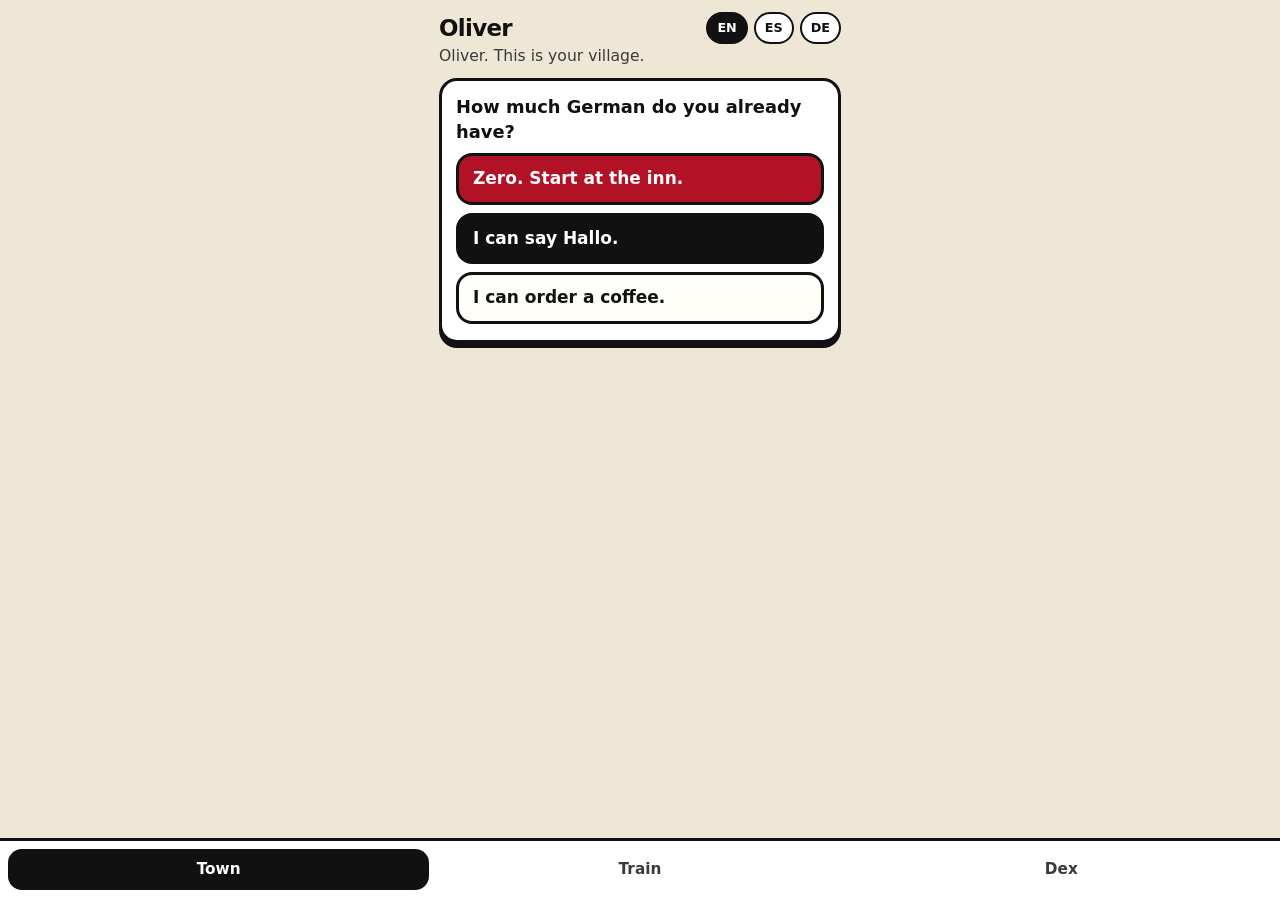
==== commit a0214095: "Contrast + Safari progress backup" ====
--- a/sprechen/index.html
+++ b/sprechen/index.html
@@ -3,23 +3,18 @@
 <head>
 <meta charset="utf-8">
 <meta name="viewport" content="width=device-width,initial-scale=1,viewport-fit=cover">
+<meta name="apple-mobile-web-app-capable" content="yes">
 <title>Sprechen</title>
 <style>
-@import url('https://fonts.googleapis.com/css2?family=Nunito:wght@600;700;800&display=swap');
 :root{
-  --bg:#eef4fb; --ink:#1a2744; --muted:#5b6b86; --card:#fff;
-  --line:#1a2744; --red:#e3350d; --cream:#fff8ee; --hp:#3cbc3c;
-  --gold:#f4c430; --ok:#2f9e44; --bad:#d9443a; --sky:#cfe6f7;
+  --bg:#efe7d6; --ink:#111; --muted:#3a3a3a; --card:#fffdf8;
+  --line:#111; --red:#b11226; --cream:#fffdf8; --hp:#0b6b2b;
+  --gold:#8a6a00; --ok:#0b6b2b; --bad:#b11226; --sky:#efe7d6;
 }
 *{box-sizing:border-box}
 html,body{margin:0;min-height:100%;background:var(--bg);color:var(--ink);
-  font-family:Nunito,system-ui,sans-serif; font-size:17px; line-height:1.4}
-body{
-  background:
-    radial-gradient(circle at 12% 8%, #fff 0 18px, transparent 19px),
-    radial-gradient(circle at 88% 12%, #ffe8e4 0 28px, transparent 29px),
-    linear-gradient(180deg, var(--sky) 0 140px, var(--bg) 140px);
-}
+  font-family:-apple-system,BlinkMacSystemFont,"Segoe UI",system-ui,sans-serif; font-size:17px; line-height:1.4}
+body{background:var(--bg)}
 button,input{font:inherit;color:inherit} button{cursor:pointer}
 .wrap{max-width:430px;margin:0 auto;padding:12px 14px 120px}
 header.top{display:flex;justify-content:space-between;align-items:flex-start;gap:10px;margin-bottom:10px}
@@ -37,7 +32,7 @@
 .card,.stat,.unit,.step,.choice,.chip,.speak,.search,.face,.explain{
   background:#fff; border:3px solid var(--ink); border-radius:18px;
 }
-.card{padding:14px 14px 16px; margin:10px 0; box-shadow: 0 6px 0 #1a274422}
+.card{padding:14px 14px 16px; margin:10px 0; box-shadow: 0 5px 0 #111}
 .hud{display:grid;grid-template-columns:1fr 1fr;gap:8px}
 .stat{padding:10px 12px}
 .stat b{display:block;font-size:1.05rem;font-weight:800}
@@ -46,18 +41,18 @@
 .rowbtns{display:flex;flex-direction:column;gap:8px}
 .btn{border:3px solid var(--ink); border-radius:16px; padding:11px 14px; min-height:46px; font-weight:800; background:#fff; text-align:left}
 .btn.primary{background:var(--red); color:#fff}
-.btn.accent{background:var(--gold); color:var(--ink)}
-.btn.ghost{background:var(--cream)}
+.btn.accent{background:#111; color:#fff}
+.btn.ghost{background:#fffdf8}
 .btn.ok{background:var(--ok);color:#fff}
 .btn.bad{background:var(--bad);color:#fff}
 .btn:active{transform:translateY(2px)}
-.xpbar,.progress,.bar i{height:12px;background:#d5e0ee;border:2px solid var(--ink);border-radius:99px;overflow:hidden;padding:0}
+.xpbar,.progress,.bar i{height:12px;background:#fff;border:2px solid var(--ink);border-radius:99px;overflow:hidden;padding:0}
 .xpbar>i,.progress>i,.bar i b{display:block;height:100%;width:0;background:var(--hp);border-radius:99px}
 .progress{margin:8px 0 12px;border:2px solid var(--ink);height:14px}
 .bars{display:grid;gap:6px;margin:10px 0}
 .bar{display:grid;grid-template-columns:52px 1fr 40px;gap:6px;align-items:center;font-size:.85rem;font-weight:800}
 .lvl{display:inline-block;padding:2px 8px;border-radius:999px;font-size:.72rem;font-weight:800;border:2px solid var(--ink);background:var(--cream)}
-.A11{background:#d7e8ff} .A12{background:#ffe1c8} .A2{background:#d8f3d4} .A2p{background:#fff0b8}
+.A11,.A12,.A2,.A2p{background:#fff;color:#111}
 .world,.overworld{display:flex;flex-direction:column;gap:8px;margin-top:8px}
 .node,.unit{display:grid;grid-template-columns:44px 1fr auto;gap:10px;align-items:center;padding:10px 12px;text-align:left;width:100%;margin:0}
 .n{width:36px;height:36px;border-radius:50%;display:grid;place-items:center;font-weight:800;background:var(--cream);border:2px solid var(--ink)}
@@ -68,8 +63,8 @@
 .bank{display:flex;flex-wrap:wrap;gap:8px;margin-top:10px}
 .choice,.chip{padding:12px;text-align:left;min-height:48px;font-weight:800}
 .choice.on{background:var(--cream); box-shadow:inset 0 0 0 3px var(--red)}
-.choice.good{background:#d8f3d4}
-.choice.nope{background:#ffd4d0}
+.choice.good{background:#c8efd0}
+.choice.nope{background:#f5c4c0}
 .build{min-height:58px;padding:10px;display:flex;flex-wrap:wrap;gap:6px;background:var(--cream);border:3px dashed var(--ink);border-radius:16px;margin-top:8px}
 .speak{width:46px;height:46px;border-radius:50%}
 .explain{margin-top:10px;padding:12px;line-height:1.45}
@@ -80,7 +75,7 @@
   padding:8px 8px calc(10px + env(safe-area-inset-bottom));
 }
 .nav button{border:0;background:transparent;color:var(--muted);font-weight:800;font-size:.9rem;padding:10px 4px;border-radius:14px}
-.nav button.on{color:var(--ink); background:var(--cream)}
+.nav button.on{color:#fff; background:#111}
 .flip{min-height:180px;margin:8px 0 12px}
 .flip .inner{position:relative;min-height:180px}
 .face{min-height:180px;padding:16px;display:flex;flex-direction:column;justify-content:center}
@@ -92,11 +87,11 @@
 .step{display:grid;grid-template-columns:40px 1fr;gap:10px;padding:12px;text-align:left}
 .step .n{background:var(--ink);color:#fff}
 .search{width:100%;padding:12px;margin-bottom:8px}
-.item{padding:12px 0;border-bottom:2px solid #dbe4f0}
+.item{padding:12px 0;border-bottom:2px solid #111}
 .tenses{display:grid;gap:4px;margin-top:8px}
 .tenses b{color:var(--red);font-size:.72rem;letter-spacing:.06em;text-transform:uppercase}
 .badges{display:flex;flex-wrap:wrap;gap:6px;margin:8px 0}
-.badge{width:28px;height:28px;border-radius:50%;border:3px solid var(--ink);background:#dbe4f0}
+.badge{width:28px;height:28px;border-radius:50%;border:3px solid var(--ink);background:#fff}
 .badge.on{background:var(--gold)}
 .skyline,.hero-bob,.pix{display:none}
 .lv{font-weight:800}
@@ -143,6 +138,10 @@
   welcome:"Oliver. This is your village.", pick:"How much German do you already have?",
   b0:"Zero. Start at the inn.", b1:"I can say Hallo.", b2:"I can order a coffee.",
   mapBack:"Map", here:"YOU",
+  saveNote:"Progress saves on this phone (Safari). Telegram forgets it. Copy a backup.",
+  copySave:"Copy backup", pasteSave:"Paste backup",
+  copied:"Copied. Save it in Notes.", badSave:"That backup is not valid.",
+  pastePrompt:"Paste your backup here:",
 
 },
 es:{
@@ -171,6 +170,10 @@
   welcome:"Oliver. Este es tu pueblo.", pick:"Cuanto aleman traes ya?",
   b0:"Cero. Empiezo en la posada.", b1:"Se decir Hallo.", b2:"Pido un cafe.",
   mapBack:"Mapa", here:"TU",
+  saveNote:"El progreso se guarda en este iPhone (Safari). Telegram lo borra. Copia un backup.",
+  copySave:"Copiar backup", pasteSave:"Pegar backup",
+  copied:"Copiado. Guardalo en Notas.", badSave:"Ese backup no vale.",
+  pastePrompt:"Pega aqui tu backup:",
 
 },
 de:{
@@ -198,7 +201,11 @@
   cont:"Olivers Weg weiter", streak:"Tage in Folge", quest:"Quest: 8 Saetze",
   welcome:"Oliver. Das ist dein Dorf.", pick:"Wie viel Deutsch kannst du schon?",
   b0:"Null. Zur Taverne.", b1:"Ich kann Hallo.", b2:"Ich bestelle Kaffee.",
-  mapBack:"Karte", here:"DU"
+  mapBack:"Karte", here:"DU",
+  saveNote:"Fortschritt bleibt auf diesem iPhone (Safari). Telegram loescht ihn. Backup kopieren.",
+  copySave:"Backup kopieren", pasteSave:"Backup einfuegen",
+  copied:"Kopiert. In Notizen sichern.", badSave:"Backup ungueltig.",
+  pastePrompt:"Backup hier einfuegen:",
 
 }
 };
@@ -308,7 +315,23 @@
 
 function blank(){return {xp:0,ui:"en",seen:{},srs:{},q:null,queue:[],idx:0,total:0,locked:false,screen:"home",filter:"all",onboarded:false,floor:0,streak:0,lastDay:"",lastUnit:0};}
 function load(){try{return Object.assign(blank(),JSON.parse(localStorage.getItem(STORE)||"{}"));}catch(e){return blank();}}
-function save(){localStorage.setItem(STORE,JSON.stringify({xp:S.xp,ui:S.ui,seen:S.seen,srs:S.srs,onboarded:S.onboarded,floor:S.floor,streak:S.streak,lastDay:S.lastDay,lastUnit:S.lastUnit}));}
+function payload(){return {xp:S.xp,ui:S.ui,seen:S.seen,srs:S.srs,onboarded:S.onboarded,floor:S.floor,streak:S.streak,lastDay:S.lastDay,lastUnit:S.lastUnit};}
+function save(){localStorage.setItem(STORE,JSON.stringify(payload()));}
+async function exportSave(){
+  const txt=JSON.stringify(payload());
+  try{await navigator.clipboard.writeText(txt); alert(t("copied"));}
+  catch(e){prompt(t("pastePrompt"), txt);}
+}
+function importSave(){
+  const txt=prompt(t("pastePrompt"));
+  if(!txt) return;
+  try{
+    const o=JSON.parse(txt);
+    if(!o||typeof o!=="object") throw 0;
+    S=Object.assign(blank(), o);
+    save(); go("home");
+  }catch(e){alert(t("badSave"));}
+}
 function t(k){return (I18N[S.ui]||I18N.en)[k]||I18N.en[k]||k;}
 function pivot(){return S.ui==="es"?2:1;} // learn via EN unless UI is ES
 function line(v,tense,langIdx){return v[tense][langIdx];}
@@ -440,7 +463,7 @@
   const g=lvlStats();
   const bars=["A1.1","A1.2","A2","A2+"].map(l=>{
     const x=g[l]||{n:1,m:0}; const p=Math.round(100*x.m/x.n);
-    const col=l==="A1.1"?"#3d4f5f":l==="A1.2"?"#c45c26":l==="A2"?"#2a5f45":"#c4a35a";
+    const col="var(--hp)";
     return `<div class="bar"><span class="lvl ${LCLS(l)}">${l}</span><i><b style="width:${p}%;background:${col}"></b></i><span>${p}%</span></div>`;
   }).join("");
   const units=UNITS.map((u,i)=>{
@@ -476,11 +499,20 @@
       </div>
     </div>
     <div class="overworld">${units}</div>
-    <div class="bars">${bars}</div>`;
+    <div class="bars">${bars}</div>
+    <div class="card">
+      <h2>${t("copySave")}</h2>
+      <p class="lede">${t("saveNote")}</p>
+      <div style="display:grid;grid-template-columns:1fr 1fr;gap:8px">
+        <button class="btn ghost" id="ex">${t("copySave")}</button>
+        <button class="btn ghost" id="im">${t("pasteSave")}</button>
+      </div>
+    </div>`;
   app.querySelectorAll("[data-l]").forEach(b=>b.onclick=()=>setUi(b.dataset.l));
   $("#start").onclick=()=>startSession(false, rec);
     $("#cards").onclick=()=>go("cards");
   $("#steps").onclick=()=>go("steps");
+  $("#ex").onclick=exportSave; $("#im").onclick=importSave;
   app.querySelectorAll("[data-u]").forEach(b=>b.onclick=()=>{
     const i=+b.dataset.u; if(!unlocked(i)) return; startSession(false,i);
   });
